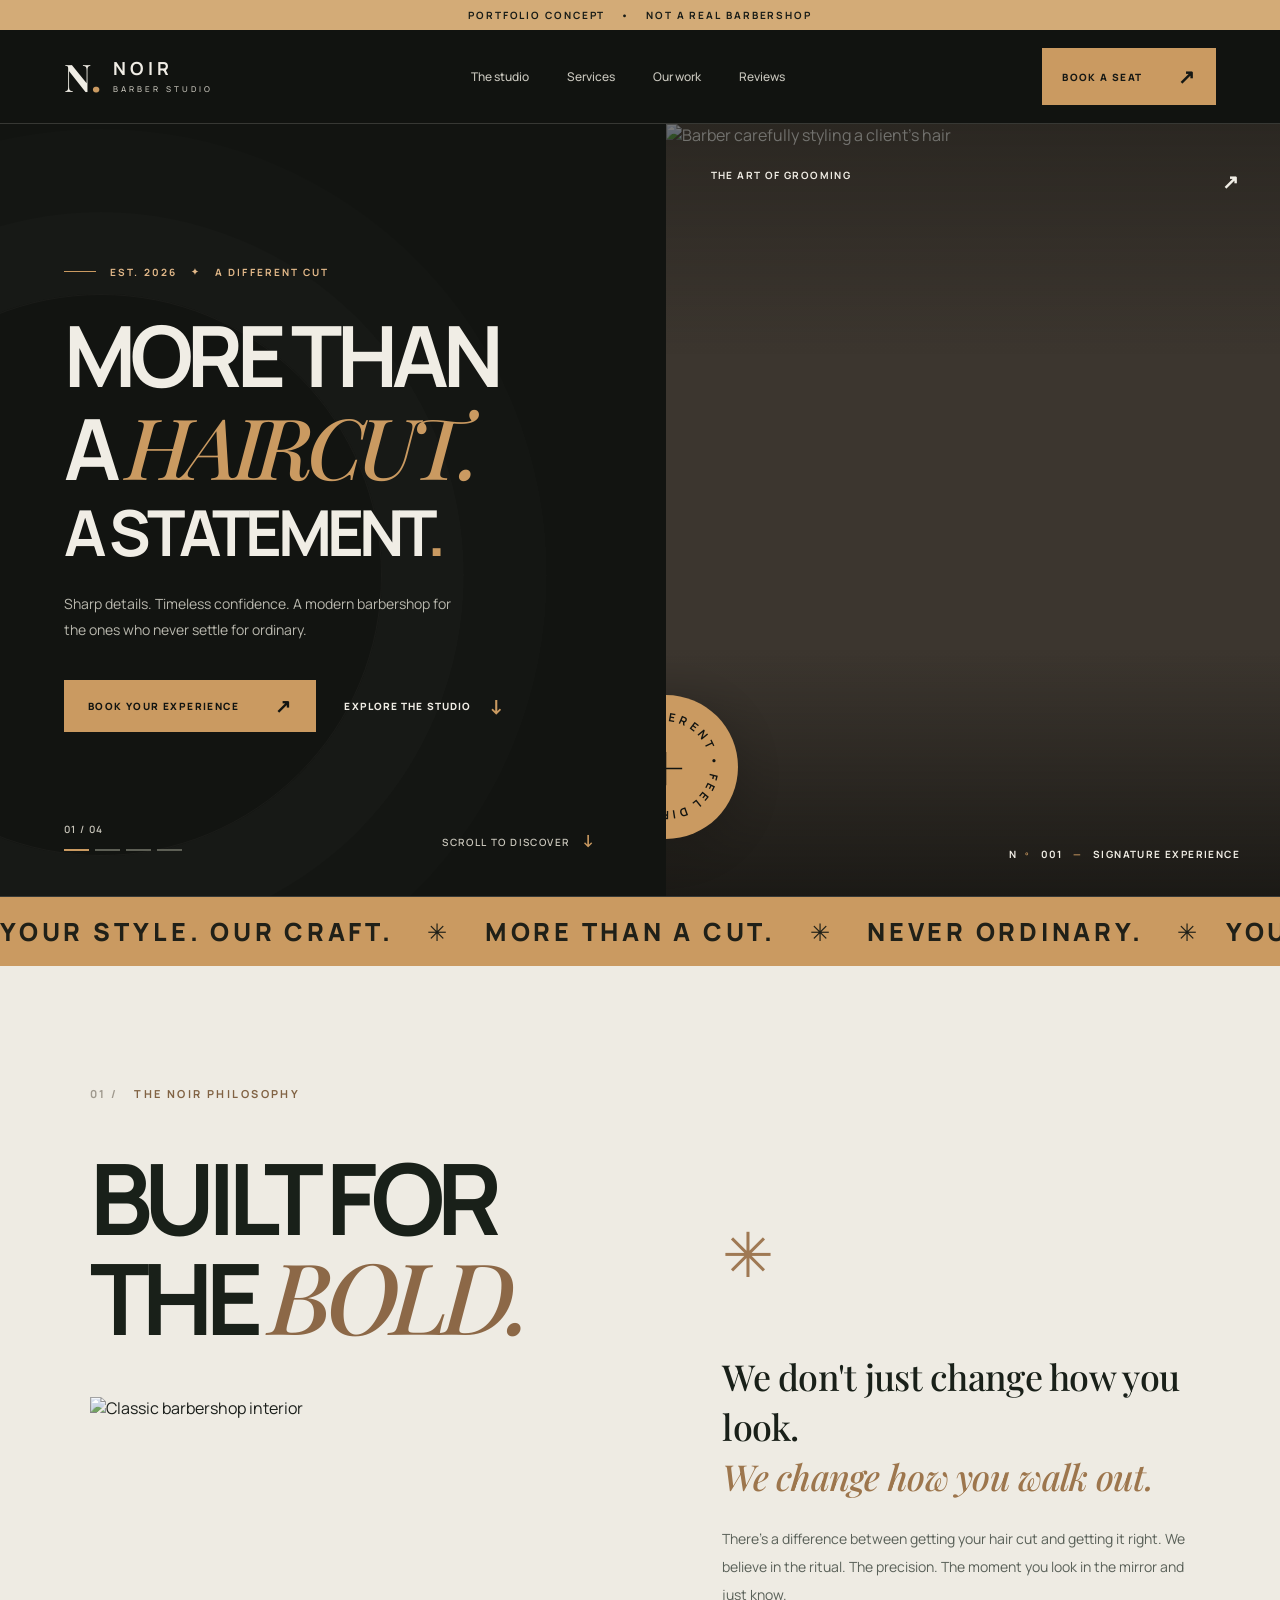
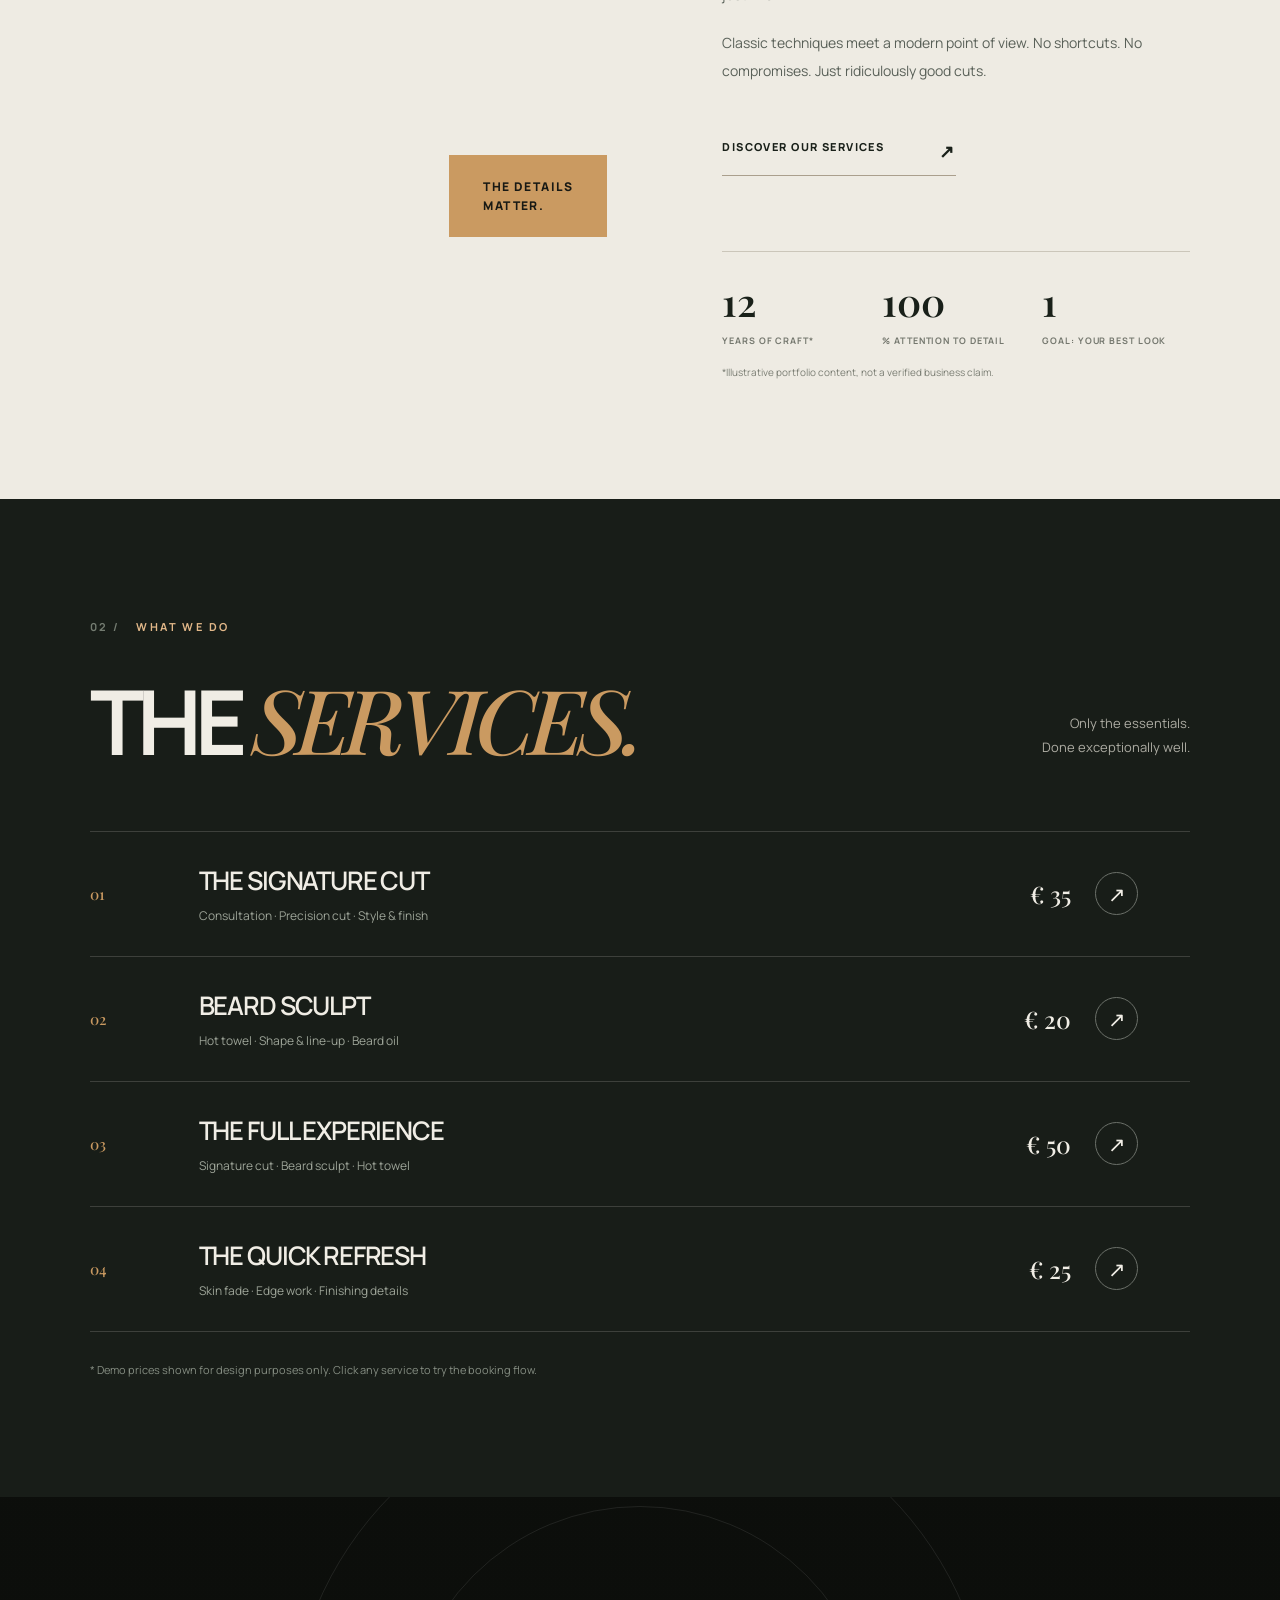
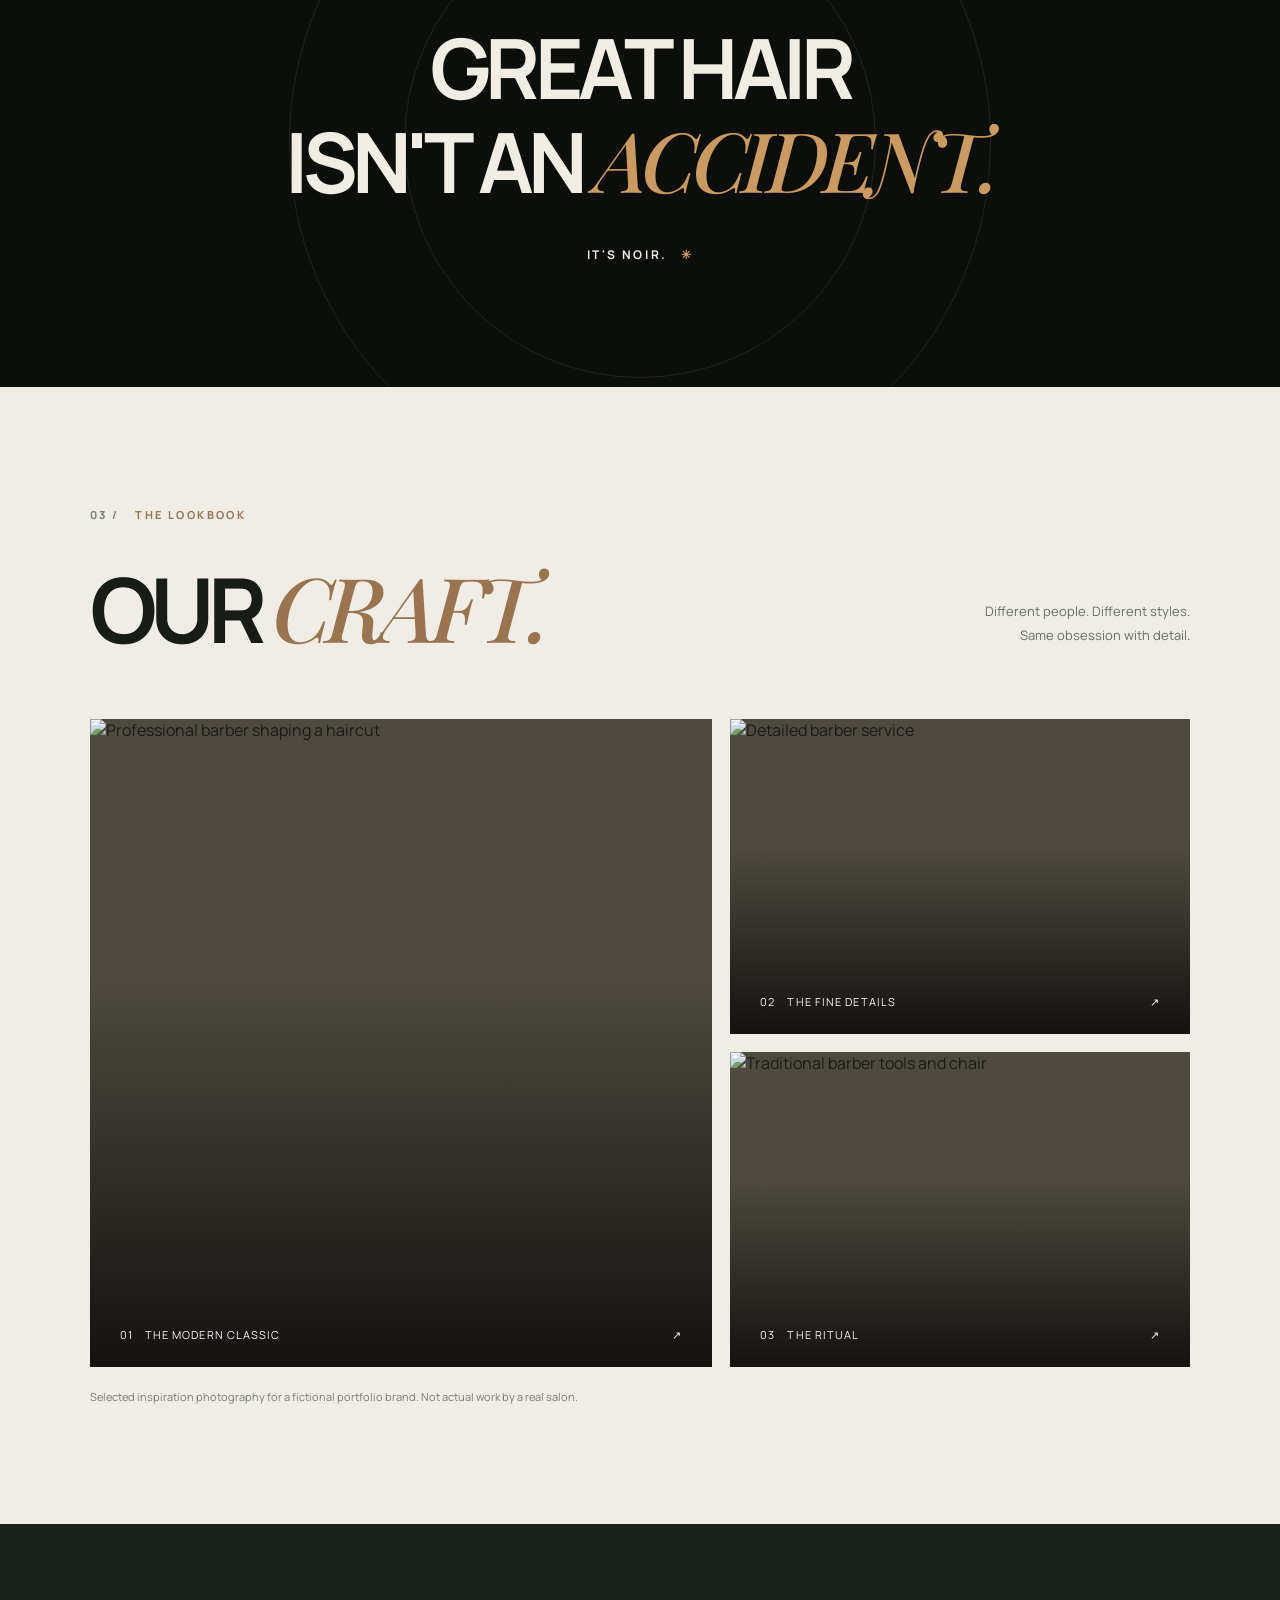
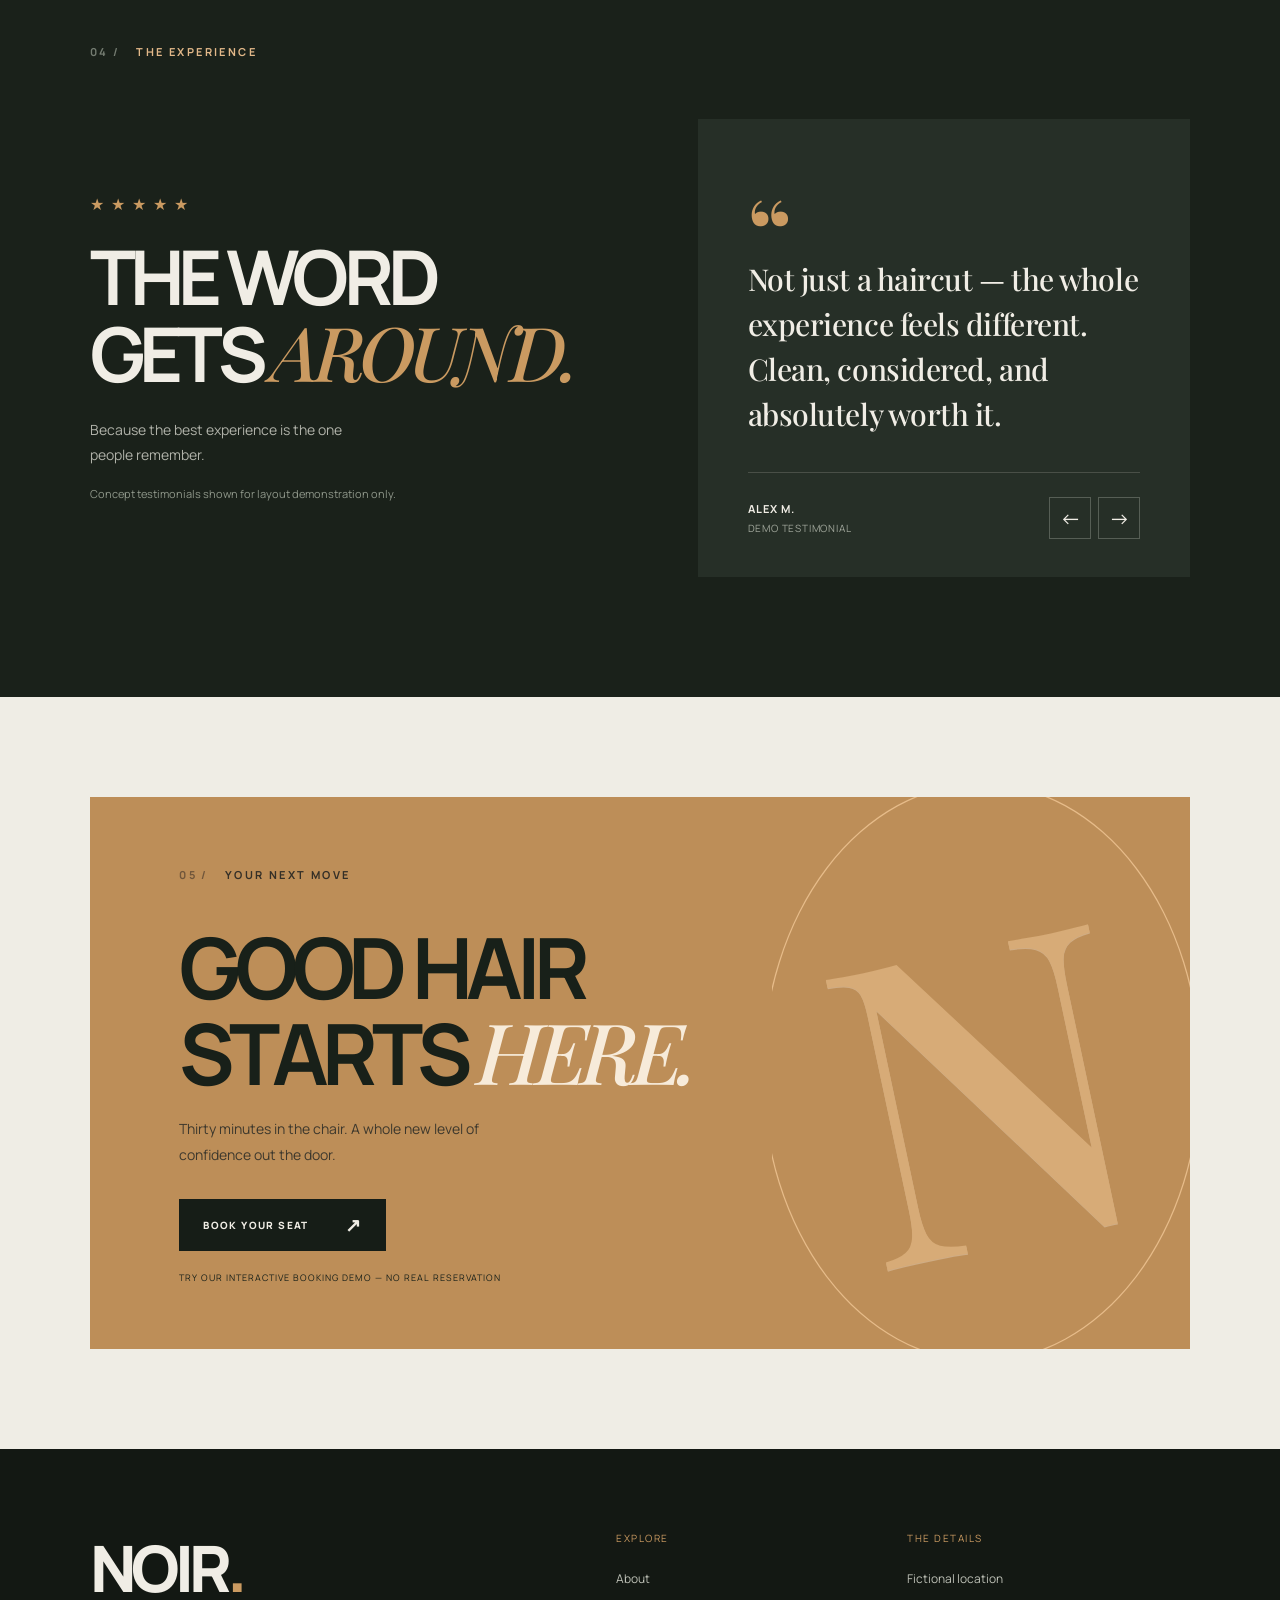
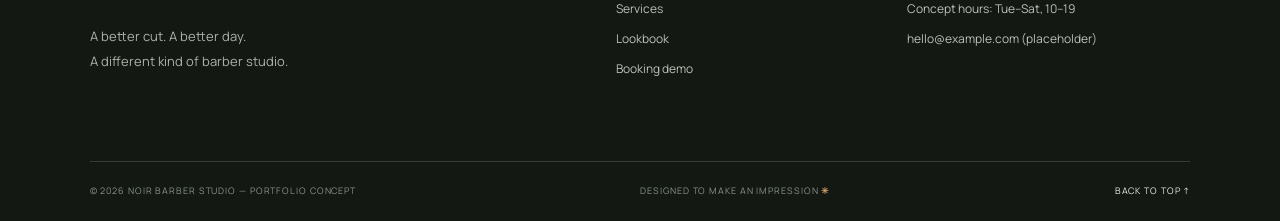
==== index.html @ 168399fc "Add files via upload" ====
<!doctype html>
<html lang="en">
<head>
  <meta charset="utf-8">
  <meta name="viewport" content="width=device-width,initial-scale=1">
  <meta name="theme-color" content="#121411">
  <meta name="description" content="NOIR Barber Studio — a premium barbering experience. Concept website and interactive booking demo.">
  <title>NOIR — Barber Studio | The Art of Looking Sharp</title>
  <link rel="icon" type="image/svg+xml" href="assets/favicon.svg">
  <link rel="preconnect" href="https://fonts.googleapis.com">
  <link rel="preconnect" href="https://fonts.gstatic.com" crossorigin>
  <link href="https://fonts.googleapis.com/css2?family=DM+Sans:wght@400;500;600;700&family=Manrope:wght@400;500;600;700;800&family=Playfair+Display:ital,wght@0,500;0,600;0,700;1,500;1,600&display=swap" rel="stylesheet">
  <link rel="stylesheet" href="styles.css">
  <script src="app.js" defer></script>
</head>
<body>
  <div class="progress-track" aria-hidden="true"><div id="progress-bar"></div></div>
  <div class="ambient-cursor" aria-hidden="true"></div>
  <div class="demo-label" title="This is a fictional concept website">PORTFOLIO CONCEPT <span>•</span> NOT A REAL BARBERSHOP</div>

  <header class="site-header" id="site-header">
    <a class="brand" href="#home" aria-label="NOIR Barber Studio — homepage"><span class="brand-symbol">N<span>.</span></span><span class="brand-name">NOIR <small>BARBER STUDIO</small></span></a>
    <nav class="desktop-nav" aria-label="Main navigation">
      <a href="#about">The studio</a><a href="#services">Services</a><a href="#work">Our work</a><a href="#reviews">Reviews</a>
    </nav>
    <div class="header-actions"><a class="nav-book magnetic" href="#booking">BOOK A SEAT <span aria-hidden="true">↗</span></a><button class="menu-toggle" aria-label="Open navigation" aria-expanded="false" aria-controls="mobile-nav"><span></span><span></span></button></div>
  </header>
  <nav class="mobile-nav" id="mobile-nav" aria-label="Mobile navigation" hidden><a href="#about">The studio</a><a href="#services">Services</a><a href="#work">Our work</a><a href="#reviews">Reviews</a><a href="#booking">Book a seat ↗</a></nav>

  <main>
    <section class="hero" id="home">
      <div class="hero-text">
        <div class="eyebrow reveal"><span class="small-line"></span> EST. 2026 <span class="dot-separator">✦</span> A DIFFERENT CUT</div>
        <h1 class="hero-heading reveal">MORE THAN<br>A <em>HAIRCUT.</em><span class="hero-heading-last">A STATEMENT<span class="heading-period">.</span></span></h1>
        <p class="hero-sub reveal">Sharp details. Timeless confidence. A modern barbershop for the ones who never settle for ordinary.</p>
        <div class="hero-buttons reveal"><a class="button button-accent magnetic" href="#booking">BOOK YOUR EXPERIENCE <span aria-hidden="true">↗</span></a><a class="button-link" href="#work">EXPLORE THE STUDIO <span aria-hidden="true">↓</span></a></div>
        <div class="hero-bottom reveal"><div><span>01 / 04</span><div class="hero-steps" aria-hidden="true"><i class="active"></i><i></i><i></i><i></i></div></div><span class="scroll-label">SCROLL TO DISCOVER <b>↓</b></span></div>
      </div>
      <div class="hero-visual">
        <div class="hero-image-wrap"><img class="hero-photo" src="https://images.unsplash.com/photo-1503951914875-452162b0f3f1?auto=format&fit=crop&w=1500&q=85" alt="Barber carefully styling a client's hair" fetchpriority="high"></div>
        <span class="visual-top-label">THE ART OF GROOMING <span>↗</span></span>
        <div class="hero-stamp" aria-hidden="true"><svg viewBox="0 0 120 120"><defs><path id="circle-text" d="M60,60 m-43,0 a43,43 0 1,1 86,0 a43,43 0 1,1 -86,0"/></defs><text><textPath href="#circle-text">CUT DIFFERENT • FEEL DIFFERENT • </textPath></text><path d="M44 62h32M60 46v32" stroke="currentColor" stroke-width="1.5"/></svg></div>
        <div class="hero-index">N<span>º</span> 001 <span>—</span> SIGNATURE EXPERIENCE</div>
      </div>
    </section>

    <div class="marquee" aria-label="Craft. Confidence. Character."><div class="marquee-track" aria-hidden="true"><span>YOUR STYLE. OUR CRAFT. <b>✳</b> MORE THAN A CUT. <b>✳</b> NEVER ORDINARY. <b>✳</b> </span><span>YOUR STYLE. OUR CRAFT. <b>✳</b> MORE THAN A CUT. <b>✳</b> NEVER ORDINARY. <b>✳</b> </span></div></div>

    <section class="section intro" id="about">
      <div class="section-kicker reveal"><span class="kicker-number">01 /</span> THE NOIR PHILOSOPHY</div>
      <div class="intro-grid"><div class="intro-left reveal"><h2>BUILT FOR<br>THE <em>BOLD.</em></h2><div class="intro-image"><img src="https://images.unsplash.com/photo-1599351431202-1e0f0137899a?auto=format&fit=crop&w=900&q=85" alt="Classic barbershop interior" loading="lazy"><div class="image-corner">THE DETAILS<br>MATTER.</div></div></div>
        <div class="intro-right reveal"><div class="intro-ornament">✳</div><h3>We don't just change how you look.<br><em>We change how you walk out.</em></h3><p>There's a difference between getting your hair cut and getting it right. We believe in the ritual. The precision. The moment you look in the mirror and just know.</p><p>Classic techniques meet a modern point of view. No shortcuts. No compromises. Just ridiculously good cuts.</p><a href="#services" class="text-arrow">DISCOVER OUR SERVICES <span>↗</span></a><div class="numbers"><div><strong data-count="12">12</strong><span>YEARS OF CRAFT*</span></div><div><strong data-count="100">100</strong><span>% ATTENTION TO DETAIL</span></div><div><strong data-count="1">1</strong><span>GOAL: YOUR BEST LOOK</span></div></div><small class="concept-note">*Illustrative portfolio content, not a verified business claim.</small></div></div>
    </section>

    <section class="section services" id="services">
      <div class="section-kicker reveal"><span class="kicker-number">02 /</span> WHAT WE DO</div>
      <div class="section-heading-row reveal"><h2>THE <em>SERVICES.</em></h2><p>Only the essentials.<br>Done exceptionally well.</p></div>
      <div class="service-list">
        <button class="service-row reveal" data-service="signature"><span class="service-number">01</span><span class="service-detail"><strong>THE SIGNATURE CUT</strong><small>Consultation · Precision cut · Style & finish</small></span><span class="service-price">€ 35</span><span class="service-arrow">↗</span></button>
        <button class="service-row reveal" data-service="beard"><span class="service-number">02</span><span class="service-detail"><strong>BEARD SCULPT</strong><small>Hot towel · Shape & line-up · Beard oil</small></span><span class="service-price">€ 20</span><span class="service-arrow">↗</span></button>
        <button class="service-row reveal" data-service="combo"><span class="service-number">03</span><span class="service-detail"><strong>THE FULL EXPERIENCE</strong><small>Signature cut · Beard sculpt · Hot towel</small></span><span class="service-price">€ 50</span><span class="service-arrow">↗</span></button>
        <button class="service-row reveal" data-service="refresh"><span class="service-number">04</span><span class="service-detail"><strong>THE QUICK REFRESH</strong><small>Skin fade · Edge work · Finishing details</small></span><span class="service-price">€ 25</span><span class="service-arrow">↗</span></button>
      </div>
      <div class="service-note">* Demo prices shown for design purposes only. Click any service to try the booking flow.</div>
    </section>

    <section class="statement"><div class="statement-bg" aria-hidden="true"></div><p class="reveal">GREAT HAIR<br>ISN'T AN <em>ACCIDENT.</em></p><span class="reveal">IT'S NOIR. <span>✳</span></span></section>

    <section class="section work" id="work">
      <div class="section-kicker reveal"><span class="kicker-number">03 /</span> THE LOOKBOOK</div>
      <div class="section-heading-row reveal"><h2>OUR <em>CRAFT.</em></h2><p>Different people. Different styles.<br>Same obsession with detail.</p></div>
      <div class="gallery-grid">
        <figure class="gallery-item large reveal"><img src="https://images.unsplash.com/photo-1621605815971-fbc98d665033?auto=format&fit=crop&w=1100&q=85" alt="Professional barber shaping a haircut" loading="lazy"><figcaption>01 <span>THE MODERN CLASSIC</span> ↗</figcaption></figure>
        <figure class="gallery-item reveal"><img src="https://images.unsplash.com/photo-1590540179852-2110a54f813a?auto=format&fit=crop&w=900&q=85" alt="Detailed barber service" loading="lazy"><figcaption>02 <span>THE FINE DETAILS</span> ↗</figcaption></figure>
        <figure class="gallery-item reveal"><img src="https://images.unsplash.com/photo-1585747860715-2ba37e788b70?auto=format&fit=crop&w=900&q=85" alt="Traditional barber tools and chair" loading="lazy"><figcaption>03 <span>THE RITUAL</span> ↗</figcaption></figure>
      </div>
      <div class="gallery-caption">Selected inspiration photography for a fictional portfolio brand. Not actual work by a real salon.</div>
    </section>

    <section class="section reviews" id="reviews"><div class="section-kicker reveal"><span class="kicker-number">04 /</span> THE EXPERIENCE</div>
      <div class="reviews-layout"><div class="reviews-heading reveal"><div class="stars" aria-label="Five star visual">★★★★★</div><h2>THE WORD<br>GETS <em>AROUND.</em></h2><p>Because the best experience is the one people remember.</p><small>Concept testimonials shown for layout demonstration only.</small></div><div class="review-card reveal"><div class="quote-glyph">“</div><blockquote id="quote-text">Not just a haircut — the whole experience feels different. Clean, considered, and absolutely worth it.</blockquote><div class="review-bottom"><div><strong id="quote-name">ALEX M.</strong><span>DEMO TESTIMONIAL</span></div><div class="review-controls"><button id="prev-review" aria-label="Previous testimonial">←</button><button id="next-review" aria-label="Next testimonial">→</button></div></div></div></div>
    </section>

    <section class="section booking-section" id="booking"><div class="booking-panel reveal"><div class="booking-panel-info"><div class="section-kicker"><span class="kicker-number">05 /</span> YOUR NEXT MOVE</div><h2>GOOD HAIR<br>STARTS <em>HERE.</em></h2><p>Thirty minutes in the chair. A whole new level of confidence out the door.</p><button class="button button-light magnetic open-booking" type="button">BOOK YOUR SEAT <span aria-hidden="true">↗</span></button><span class="booking-under">TRY OUR INTERACTIVE BOOKING DEMO — NO REAL RESERVATION</span></div><div class="booking-decoration" aria-hidden="true"><span>N</span><div class="decoration-ring"></div></div></div></section>
  </main>

  <footer class="site-footer"><div class="footer-top"><div><div class="footer-logo">NOIR<span>.</span></div><p>A better cut. A better day.<br>A different kind of barber studio.</p></div><div><span class="footer-kicker">EXPLORE</span><a href="#about">About</a><a href="#services">Services</a><a href="#work">Lookbook</a><a href="#booking">Booking demo</a></div><div><span class="footer-kicker">THE DETAILS</span><span>Fictional location</span><span>Concept hours: Tue–Sat, 10–19</span><span>hello@example.com (placeholder)</span></div></div><div class="footer-bottom"><span>© 2026 NOIR BARBER STUDIO — PORTFOLIO CONCEPT</span><span>DESIGNED TO MAKE AN IMPRESSION <b>✳</b></span><a href="#home">BACK TO TOP ↑</a></div></footer>

  <dialog class="booking-modal" id="booking-modal" aria-labelledby="booking-title"><div class="modal-content"><button id="close-booking" class="modal-close" type="button" aria-label="Close booking">✕</button><div class="modal-kicker">NOIR / THE BOOKING EXPERIENCE</div><h2 id="booking-title">YOUR NEXT <em>GREAT CUT.</em></h2><p class="modal-intro">This is an interactive concept demo. No appointment will be submitted or stored.</p><form id="booking-form"><div class="booking-fields"><label>SERVICE<select name="service" id="booking-service" required><option value="signature">The Signature Cut — €35</option><option value="beard">Beard Sculpt — €20</option><option value="combo">The Full Experience — €50</option><option value="refresh">The Quick Refresh — €25</option></select></label><label>BARBER<select name="barber" required><option value="First available">First available</option><option value="Alex">Alex (demo)</option><option value="Jordan">Jordan (demo)</option></select></label><label>DATE<input type="date" id="booking-date" name="date" required></label><label>YOUR NAME<input name="name" placeholder="Your name" autocomplete="name" maxlength="80" required></label></div><div class="time-title">CHOOSE YOUR TIME</div><div class="time-grid" id="time-grid" role="group" aria-label="Choose a time slot"><button type="button" class="time-slot" data-time="10:00">10:00</button><button type="button" class="time-slot" data-time="11:30">11:30</button><button type="button" class="time-slot" data-time="13:00">13:00</button><button type="button" class="time-slot" data-time="14:30">14:30</button><button type="button" class="time-slot" data-time="16:00">16:00</button><button type="button" class="time-slot" data-time="17:30">17:30</button></div><input type="hidden" name="time" id="booking-time" required><p class="form-error" id="form-error" role="alert"></p><button class="button button-accent button-submit" type="submit">PREVIEW RESERVATION <span>↗</span></button></form><div id="booking-success" class="booking-success" hidden><span class="success-symbol">✓</span><h3>LOOKING SHARP.</h3><p id="booking-summary"></p><div class="demo-warning">DEMO ONLY — Nothing has been booked or sent.</div><button class="button button-accent" id="book-another" type="button">TRY ANOTHER BOOKING ↗</button></div></div></dialog>
</body>
</html>
---- styles.css ----
:root{--bg:#121411;--bg-2:#1b201b;--bg-3:#262c26;--cream:#f0ede5;--white:#f9f7f0;--muted:#aaa99e;--gold:#ca9a61;--gold-light:#e2b889;--line:rgba(239,237,229,.17);--display:'Playfair Display',Georgia,serif;--sans:'Manrope',Arial,sans-serif;--ease:cubic-bezier(.21,.72,.28,1);color-scheme:dark}
*{box-sizing:border-box}html{scroll-behavior:smooth;scroll-padding-top:80px}body{margin:0;background:var(--bg);color:var(--cream);font-family:var(--sans);-webkit-font-smoothing:antialiased;overflow-x:hidden}body.modal-open{overflow:hidden}a{color:inherit;text-decoration:none}button,input,select{font:inherit}button{cursor:pointer}button:focus-visible,a:focus-visible,input:focus-visible,select:focus-visible{outline:2px solid var(--gold-light);outline-offset:4px}::selection{background:var(--gold);color:var(--bg)}img{display:block;width:100%;object-fit:cover}em{font-family:var(--display);font-weight:500;font-style:italic;color:var(--gold)}.progress-track{position:fixed;inset:0 0 auto;height:2px;z-index:101;pointer-events:none}.progress-track div{height:100%;width:0;background:var(--gold)}.ambient-cursor{position:fixed;z-index:90;pointer-events:none;transform:translate(-50%,-50%);width:370px;height:370px;background:radial-gradient(circle,rgba(187,137,82,.08),transparent 70%);filter:blur(24px);opacity:0;transition:opacity .25s}.demo-label{position:relative;background:#d3ab77;color:#171b17;text-align:center;padding:8px 12px;font:700 10px var(--sans);letter-spacing:.19em}.demo-label span{padding:0 12px}.site-header{position:sticky;top:0;z-index:85;height:94px;padding:0 clamp(24px,5vw,100px);display:flex;align-items:center;justify-content:space-between;background:rgba(18,20,17,.91);border-bottom:1px solid var(--line);backdrop-filter:blur(22px);transition:height .25s}.site-header.scrolled{height:76px}.brand{display:flex;gap:12px;align-items:center}.brand-symbol{font:700 38px var(--display);line-height:1}.brand-symbol span{color:var(--gold)}.brand-name{font:700 18px var(--sans);letter-spacing:.24em;line-height:1.08}.brand-name small{display:block;font-size:8px;font-weight:500;letter-spacing:.38em;margin-top:7px;color:#c8c5bc}.desktop-nav{display:flex;align-items:center;gap:38px}.desktop-nav a{color:#c9c7be;font-size:12px;font-weight:500;transition:color .2s}.desktop-nav a:hover{color:var(--gold-light)}.nav-book{display:flex;align-items:center;gap:35px;padding:15px 20px;background:var(--gold);color:#161814;font-size:10px;font-weight:800;letter-spacing:.14em;transition:background .25s,transform .25s}.nav-book:hover,.button-accent:hover{background:var(--gold-light)}.nav-book span{font-size:20px}.menu-toggle{display:none;background:none;border:none;padding:12px;flex-direction:column;gap:6px}.menu-toggle span{width:26px;height:2px;background:var(--cream);transition:transform .25s}.mobile-nav{position:fixed;top:76px;left:0;right:0;z-index:86;padding:20px 28px 30px;background:#1b211b;border-bottom:1px solid var(--line)}.mobile-nav a{display:block;padding:14px 0;border-bottom:1px solid var(--line);font-size:18px}.mobile-nav[hidden]{display:none!important}
.hero{min-height:720px;display:grid;grid-template-columns:52% 48%;border-bottom:1px solid var(--line)}.hero-text{position:relative;padding:clamp(85px,11vw,160px) 5.5vw 45px clamp(24px,5vw,100px);display:flex;flex-direction:column;justify-content:center;overflow:hidden}.hero-text:before{content:'';position:absolute;pointer-events:none;top:22%;left:-180px;width:560px;height:560px;border:1px solid rgba(234,226,206,.035);border-radius:50%;box-shadow:0 0 0 82px rgba(234,226,206,.012),0 0 0 165px rgba(234,226,206,.009)}.eyebrow{font-size:10px;letter-spacing:.21em;font-weight:700;color:var(--gold-light);display:flex;align-items:center;gap:14px}.small-line{height:1px;width:32px;background:var(--gold)}.dot-separator{font-size:9px}.hero-heading{font-size:clamp(56px,6.6vw,122px);font-weight:700;letter-spacing:-.07em;line-height:1.08;margin:30px -28px 25px 0;white-space:nowrap;position:relative;z-index:2}.hero-heading em{letter-spacing:-.075em}.hero-heading-last{display:block;font-size:.75em;margin-top:.07em;letter-spacing:-.075em}.heading-period{color:var(--gold)}.hero-sub{max-width:410px;font-size:14px;line-height:1.85;color:#b9b8ae;margin:0 0 37px}.hero-buttons{display:flex;align-items:center;gap:28px;flex-wrap:wrap}.button{border:0;padding:19px 24px;display:inline-flex;align-items:center;justify-content:space-between;gap:36px;font-size:10px;letter-spacing:.14em;font-weight:800;transition:transform .25s var(--ease),background .25s;color:var(--bg)}.button-accent{background:var(--gold)}.button span{font-size:19px;line-height:0}.button-link{font-size:10px;font-weight:800;letter-spacing:.11em;display:flex;gap:18px;align-items:center}.button-link span{font-size:20px;color:var(--gold);transition:transform .2s}.button-link:hover span{transform:translateY(5px)}.hero-bottom{margin-top:auto;padding-top:90px;display:flex;justify-content:space-between;align-items:end;color:#c8c5ba;font-size:10px;font-weight:600;letter-spacing:.14em}.hero-steps{margin-top:13px;display:flex;gap:6px}.hero-steps i{display:block;width:25px;height:2px;background:#5d5f55}.hero-steps .active{background:var(--gold)}.scroll-label b{font-size:17px;color:var(--gold);margin-left:8px}.hero-visual{min-height:720px;position:relative;isolation:isolate;overflow:hidden;background:#3c362f}.hero-image-wrap{position:absolute;inset:0;overflow:hidden}.hero-photo{height:100%;filter:brightness(.67) contrast(1.04) saturate(.74);transition:transform 1.4s var(--ease);animation:hero-zoom 2s both}.hero-visual:hover .hero-photo{transform:scale(1.06)}.hero-visual:after{content:'';position:absolute;inset:0;background:linear-gradient(180deg,rgba(9,10,8,.33),transparent 30%,transparent 68%,rgba(9,10,8,.64));pointer-events:none}.visual-top-label,.hero-index{position:absolute;z-index:1;font-size:10px;letter-spacing:.14em;font-weight:700}.visual-top-label{top:44px;left:45px;right:40px;display:flex;justify-content:space-between}.visual-top-label span{font-size:20px}.hero-index{bottom:35px;right:40px}.hero-index span{color:var(--gold);padding:0 7px}.hero-stamp{width:144px;height:144px;position:absolute;z-index:1;bottom:57px;left:-72px;border-radius:100%;background:var(--gold);color:var(--bg);display:grid;place-items:center;box-shadow:0 9px 45px #0003}.hero-stamp svg{width:125px;height:125px;animation:spin 20s linear infinite}.hero-stamp text{font:700 11px var(--sans);letter-spacing:3px;fill:currentColor}.marquee{overflow:hidden;background:var(--gold);color:#202018;padding:17px 0}.marquee-track{width:max-content;display:flex;animation:marquee 30s linear infinite}.marquee-track span{font:800 clamp(15px,2vw,25px) var(--sans);letter-spacing:.15em;white-space:nowrap}.marquee-track b{margin:0 25px;font-size:24px;font-weight:400}
.section{padding:120px clamp(24px,7vw,150px)}.section-kicker{color:var(--gold-light);font-size:11px;font-weight:700;letter-spacing:.22em;display:flex;gap:16px;align-items:center}.kicker-number{color:#747c71}.intro{background:#eeebe3;color:#192019}.intro .section-kicker{color:#816344}.intro .kicker-number{color:#9e988d}.intro-grid{display:grid;grid-template-columns:1.05fr .95fr;gap:clamp(40px,9vw,165px);margin-top:48px}.intro-left h2,.section-heading-row h2,.reviews h2,.booking-panel h2{font-size:clamp(60px,7.7vw,118px);letter-spacing:-.075em;line-height:.99;margin:0 0 50px;font-weight:700}.intro-left h2 em{color:#8c6847}.intro-image{position:relative;max-width:530px;height:440px;overflow:hidden}.intro-image img{height:100%;filter:saturate(.55);transition:transform .8s var(--ease)}.intro-image:hover img{transform:scale(1.07)}.image-corner{position:absolute;bottom:0;right:0;background:var(--gold);color:#181914;padding:22px 34px;font-size:12px;font-weight:800;letter-spacing:.12em;line-height:1.6}.intro-right{padding-top:62px}.intro-ornament{font-size:62px;color:#9f7954;margin-bottom:55px}.intro-right h3{font:500 clamp(25px,2.8vw,40px)/1.4 var(--display);letter-spacing:-.02em;margin:0 0 24px}.intro-right h3 em{color:#9d764d}.intro-right p{color:#596058;font-size:14px;line-height:2;margin:0 0 20px;max-width:520px}.text-arrow{display:inline-flex;gap:55px;padding:14px 0 12px;border-bottom:1px solid #aa9f8d;font-weight:800;font-size:11px;letter-spacing:.13em;margin-top:20px}.text-arrow span{font-size:18px}.numbers{display:grid;grid-template-columns:repeat(3,1fr);gap:12px;margin-top:75px;border-top:1px solid #cbc6ba;padding-top:23px}.numbers div{display:flex;flex-direction:column;gap:7px}.numbers strong{font:600 clamp(32px,3vw,46px) var(--display)}.numbers span{font-size:9px;letter-spacing:.1em;font-weight:700;color:#74776e}.concept-note{display:block;margin-top:18px;color:#7b7e74;font-size:10px}
.services{background:#181d18}.services .section-heading-row h2{color:var(--cream)}.section-heading-row{display:flex;align-items:end;justify-content:space-between;gap:20px;margin:40px 0 65px}.section-heading-row h2{margin:0;font-size:clamp(53px,7vw,110px)}.section-heading-row p{font-size:13px;color:#adaca3;line-height:1.85;text-align:right;margin:0 0 7px}.service-list{border-top:1px solid var(--line)}.service-row{background:transparent;border:0;border-bottom:1px solid var(--line);color:var(--cream);width:100%;text-align:left;display:grid;grid-template-columns:85px 1fr auto 75px;align-items:center;gap:24px;padding:31px 20px 32px 0;transition:background .25s,padding .25s;position:relative}.service-row:hover{background:#242d24;padding-left:20px}.service-number{font:500 15px var(--display);color:var(--gold)}.service-detail strong{display:block;font-size:clamp(19px,2vw,28px);font-weight:600;letter-spacing:-.045em}.service-detail small{display:block;color:#9da498;font-size:12px;margin-top:9px}.service-price{font:500 24px var(--display)}.service-arrow{width:43px;height:43px;border:1px solid #6b7069;border-radius:50%;display:grid;place-items:center;font-size:21px;transition:background .25s,transform .25s}.service-row:hover .service-arrow{background:var(--gold);color:var(--bg);border-color:var(--gold);transform:rotate(45deg)}.service-note{color:#858d82;font-size:11px;margin-top:30px}.statement{position:relative;min-height:490px;padding:110px 8vw;display:flex;flex-direction:column;justify-content:center;align-items:center;text-align:center;isolation:isolate;overflow:hidden}.statement-bg{position:absolute;inset:0;z-index:-2;background:linear-gradient(0deg,rgba(11,13,10,.84),rgba(11,13,10,.83)),url('https://images.unsplash.com/photo-1599351431202-1e0f0137899a?auto=format&fit=crop&w=1600&q=80') center/cover}.statement:before,.statement:after{content:'';position:absolute;width:470px;height:470px;border:1px solid #ffffff16;border-radius:50%;z-index:-1}.statement:after{width:700px;height:700px}.statement p{font-weight:700;font-size:clamp(50px,6.5vw,100px);letter-spacing:-.065em;line-height:1.1;margin:0}.statement>span{font-size:12px;font-weight:700;letter-spacing:.22em;margin-top:38px}.statement>span span{color:var(--gold);margin-left:8px}
.work{background:#efede5;color:#171c17}.work .section-kicker{color:#95714c}.work .section-heading-row h2 em{color:#9a744e}.work .section-heading-row p{color:#697066}.gallery-grid{display:grid;grid-template-columns:1.15fr .85fr;grid-template-rows:315px 315px;gap:18px}.gallery-item{margin:0;overflow:hidden;position:relative;background:#4e4a40}.gallery-item.large{grid-row:span 2}.gallery-item img{height:100%;filter:grayscale(.38);transition:transform .8s var(--ease),filter .5s}.gallery-item:hover img{transform:scale(1.055);filter:grayscale(0)}.gallery-item:after{content:'';position:absolute;inset:40% 0 0;background:linear-gradient(transparent,rgba(0,0,0,.75));pointer-events:none}.gallery-item figcaption{z-index:1;position:absolute;bottom:25px;left:30px;right:30px;display:flex;align-items:center;gap:12px;color:#f9f7f0;font-size:11px;letter-spacing:.1em}.gallery-item figcaption span{flex:1}.gallery-caption{font-size:11px;color:#777c73;margin-top:22px}.reviews{background:#1a211a}.reviews-layout{display:grid;grid-template-columns:1fr 1fr;gap:9vw;align-items:center;margin-top:60px}.reviews h2{font-size:clamp(48px,5.9vw,92px);margin:25px 0}.reviews-heading>p{font-size:14px;line-height:1.8;color:#b0b2a9;max-width:290px}.reviews-heading small{font-size:11px;color:#8f978a}.stars{letter-spacing:7px;color:var(--gold);font-size:16px}.review-card{padding:50px 50px 38px;background:#262f27;min-height:360px;display:flex;flex-direction:column}.quote-glyph{color:var(--gold);font:800 90px var(--display);height:65px}.review-card blockquote{font:500 clamp(22px,2.35vw,35px)/1.5 var(--display);margin:22px 0 36px;letter-spacing:-.015em}.review-bottom{border-top:1px solid var(--line);padding-top:24px;display:flex;justify-content:space-between;align-items:center}.review-bottom strong{display:block;font-size:11px;letter-spacing:.1em}.review-bottom span{font-size:10px;color:#a1a79c;letter-spacing:.08em;display:block;margin-top:5px}.review-controls{display:flex;gap:7px}.review-controls button{width:42px;height:42px;border:1px solid #565e55;background:transparent;color:var(--cream);font-size:21px;transition:background .2s}.review-controls button:hover{background:var(--gold);color:var(--bg)}
.booking-section{padding-top:100px;padding-bottom:100px;background:#efede5}.booking-panel{background:#bd8e58;min-height:550px;display:grid;grid-template-columns:1fr 38%;overflow:hidden;color:#182019}.booking-panel-info{padding:70px 30px 65px clamp(35px,7vw,115px);position:relative;z-index:1}.booking-panel .section-kicker{color:#342f27}.booking-panel .kicker-number{color:#70563b}.booking-panel h2{margin:43px 0 22px;font-size:clamp(52px,6.6vw,96px)}.booking-panel h2 em{color:#f7ebda}.booking-panel p{max-width:360px;font-size:14px;line-height:1.8;color:#3d382d}.button-light{background:#161d17;color:var(--cream);margin-top:18px}.button-light:hover{background:#2f3930}.booking-under{display:block;margin-top:20px;font-size:9px;letter-spacing:.11em}.booking-decoration{position:relative;overflow:hidden;display:grid;place-items:center}.booking-decoration>span{font:500 420px var(--display);color:#d7ab77;line-height:1;transform:rotate(-12deg);text-shadow:0 1px #fff4}.decoration-ring{position:absolute;border:1px solid #e7bc8a;inset:8%;border-radius:50%;transform:scale(1.25)}.site-footer{background:#131813;padding:75px clamp(24px,7vw,150px) 24px}.footer-top{display:grid;grid-template-columns:2fr 1fr 1.2fr;gap:55px;padding-bottom:75px}.footer-logo{font-size:64px;font-weight:800;letter-spacing:-.08em}.footer-logo span{color:var(--gold)}.footer-top p{font-size:13px;color:#abb2a7;line-height:1.9}.footer-top>div:not(:first-child){display:flex;flex-direction:column;gap:13px;font-size:12px;color:#bdc0b6}.footer-kicker{font-size:10px;letter-spacing:.15em;color:var(--gold);margin:7px 0 12px}.footer-top a:hover{color:var(--gold)}.footer-bottom{border-top:1px solid var(--line);padding-top:22px;display:flex;justify-content:space-between;gap:20px;flex-wrap:wrap;font-size:9px;letter-spacing:.1em;color:#899487}.footer-bottom b{color:var(--gold)}.footer-bottom a{color:var(--cream)}
.booking-modal{border:1px solid #736554;background:#1c231c;color:var(--cream);padding:0;max-width:630px;width:calc(100% - 30px);max-height:min(90vh,960px);overflow-y:auto;box-shadow:0 25px 100px #0009}.booking-modal::backdrop{background:rgba(6,9,6,.86);backdrop-filter:blur(10px)}.modal-content{padding:clamp(28px,5vw,55px);position:relative}.modal-close{position:absolute;right:24px;top:23px;border:1px solid var(--line);width:37px;height:37px;color:var(--cream);background:none}.modal-close:hover{background:var(--gold);color:var(--bg)}.modal-kicker{color:var(--gold);font-size:10px;letter-spacing:.18em;font-weight:700}.modal-content h2{font-size:clamp(38px,6vw,60px);line-height:1.1;letter-spacing:-.05em;margin:24px 0 12px}.modal-intro{font-size:12px;color:#b4b7ac;line-height:1.8;margin:0 0 28px}.booking-fields{display:grid;grid-template-columns:1fr 1fr;gap:20px 17px}.booking-fields label{display:block;font-size:10px;letter-spacing:.12em;font-weight:700;color:#c8ccbF}.booking-fields input,.booking-fields select{display:block;appearance:none;border:1px solid #565f53;border-radius:0;padding:13px 12px;margin-top:9px;width:100%;background:#252c25;color:var(--cream);font-size:13px;letter-spacing:0;min-height:47px}.booking-fields input[type=date]{color-scheme:dark}.time-title{font-size:10px;font-weight:800;letter-spacing:.12em;margin:28px 0 12px}.time-grid{display:grid;grid-template-columns:repeat(3,1fr);gap:9px}.time-slot{background:transparent;color:var(--cream);border:1px solid #606a5e;padding:12px;font-size:13px}.time-slot:hover,.time-slot.active{background:var(--gold);border-color:var(--gold);color:var(--bg)}.form-error{min-height:19px;color:#ffc9ad;font-size:12px;margin:10px 0}.button-submit{width:100%;margin-top:3px}.booking-success{text-align:center;padding:20px 10px}.booking-success[hidden]{display:none}.success-symbol{display:grid;place-items:center;margin:0 auto;width:70px;height:70px;border:1px solid var(--gold);border-radius:50%;color:var(--gold);font-size:40px}.booking-success h3{font:600 43px var(--display)}.booking-success p{font-size:14px;line-height:1.85}.demo-warning{padding:14px;background:#3a3128;color:#ffd4a6;margin:20px 0;font-size:11px;letter-spacing:.06em}
.reveal{opacity:0;transform:translateY(34px);transition:opacity .8s var(--ease),transform .8s var(--ease)}.reveal.visible{opacity:1;transform:translateY(0)}.hero .reveal:nth-child(2){transition-delay:.11s}.hero .reveal:nth-child(3){transition-delay:.2s}.hero .reveal:nth-child(4){transition-delay:.27s}@keyframes marquee{to{transform:translateX(-50%)}}@keyframes spin{to{transform:rotate(360deg)}}@keyframes hero-zoom{from{transform:scale(1.15);filter:brightness(.35)}to{transform:scale(1);filter:brightness(.67) contrast(1.04) saturate(.74)}}
@media(max-width:1250px){.hero{grid-template-columns:54% 46%}.hero-heading{font-size:clamp(60px,6vw,90px)}.desktop-nav{gap:22px}.section{padding-left:6vw;padding-right:6vw}.intro-grid{gap:5vw}}@media(max-width:980px){.desktop-nav,.nav-book{display:none}.menu-toggle{display:flex}.site-header{height:76px}.hero{grid-template-columns:1fr}.hero-text{min-height:650px;padding:95px 7vw 45px}.hero-heading{font-size:clamp(68px,10vw,115px)}.hero-visual{min-height:540px}.hero-stamp{left:auto;right:50px;bottom:30px}.intro-grid{gap:5vw}.intro-right{padding-top:22px}.intro-left h2{font-size:clamp(56px,7vw,85px)}.intro-image{height:340px}.reviews-layout{gap:30px}.booking-decoration>span{font-size:300px}}@media(max-width:700px){.demo-label{font-size:8px;letter-spacing:.1em}.brand-symbol{font-size:33px}.brand-name{font-size:16px}.hero-text{min-height:620px;padding:75px 25px 40px}.hero-heading{font-size:clamp(48px,12vw,80px);margin:35px 0 28px;letter-spacing:-.075em}.hero-heading-last{font-size:.76em}.hero-sub{font-size:13px}.hero-buttons{gap:25px}.button{padding:18px 20px;gap:20px}.hero-bottom{padding-top:68px}.scroll-label{display:none}.hero-visual{min-height:470px}.hero-stamp{width:105px;height:105px;bottom:25px;right:27px}.hero-stamp svg{width:93px;height:93px}.visual-top-label{top:30px;left:25px;right:25px}.hero-index{bottom:25px;left:25px;right:auto;max-width:210px;line-height:1.6}.section{padding:80px 25px}.section-kicker{font-size:10px}.intro-grid{display:flex;flex-direction:column;gap:30px}.intro-left h2{font-size:clamp(55px,13vw,84px);margin-bottom:35px}.intro-image{height:360px;max-width:none}.intro-right{padding-top:0}.intro-ornament{font-size:43px;margin-bottom:20px}.intro-right h3{font-size:29px}.numbers{margin-top:48px}.numbers strong{font-size:32px}.numbers span{font-size:8px}.section-heading-row{align-items:start;flex-direction:column;margin:28px 0 40px}.section-heading-row h2{font-size:clamp(52px,12vw,80px)}.section-heading-row p{text-align:left}.service-row{grid-template-columns:27px 1fr auto;gap:12px;padding:22px 4px}.service-row:hover{padding-left:7px}.service-detail strong{font-size:17px}.service-detail small{font-size:10px;line-height:1.7}.service-price{font-size:20px}.service-arrow{display:none}.statement{min-height:350px}.statement p{font-size:clamp(43px,11vw,72px)}.gallery-grid{display:block}.gallery-item,.gallery-item.large{height:340px;margin-bottom:14px}.gallery-item.large{height:440px}.reviews-layout{display:block;margin-top:30px}.reviews h2{font-size:clamp(50px,12vw,80px)}.review-card{margin-top:40px;padding:35px 25px}.review-card blockquote{font-size:25px}.booking-section{padding:0}.booking-panel{grid-template-columns:1fr;min-height:auto}.booking-panel-info{padding:60px 26px 66px}.booking-panel h2{font-size:clamp(50px,12vw,80px)}.booking-decoration{display:none}.site-footer{padding:65px 25px 30px}.footer-top{grid-template-columns:1fr 1fr;gap:35px}.footer-top>div:first-child{grid-column:span 2}.footer-bottom{line-height:1.8}.modal-content{padding:30px 22px}.modal-kicker{padding-right:36px}.booking-fields{grid-template-columns:1fr}.time-grid{grid-template-columns:repeat(3,1fr)}}@media(max-width:380px){.hero-heading{font-size:46px}.hero-buttons{align-items:flex-start;flex-direction:column}.hero-visual{min-height:390px}.numbers{gap:5px}.numbers strong{font-size:28px}}@media(prefers-reduced-motion:reduce){*,*:before,*:after{scroll-behavior:auto!important;animation-duration:.01ms!important;animation-iteration-count:1!important;transition-duration:.01ms!important}.reveal{opacity:1;transform:none}.ambient-cursor{display:none}}
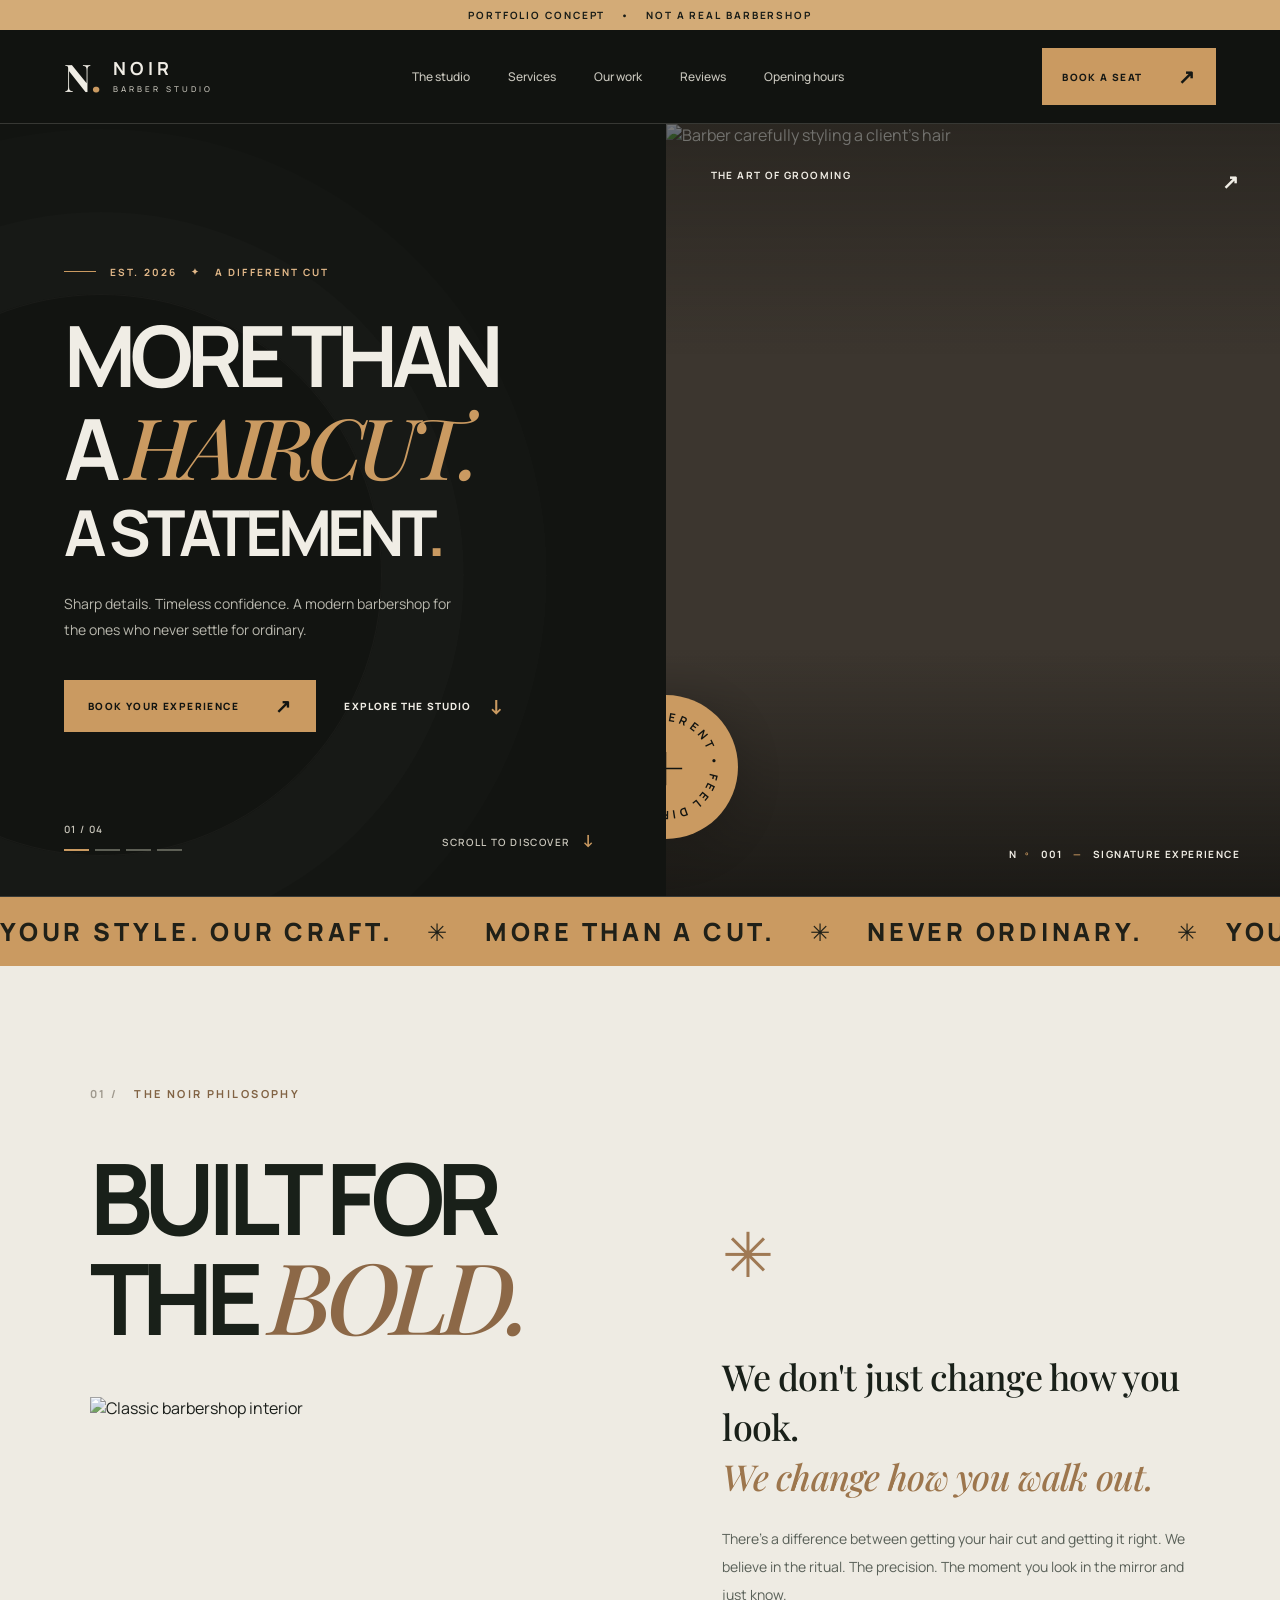
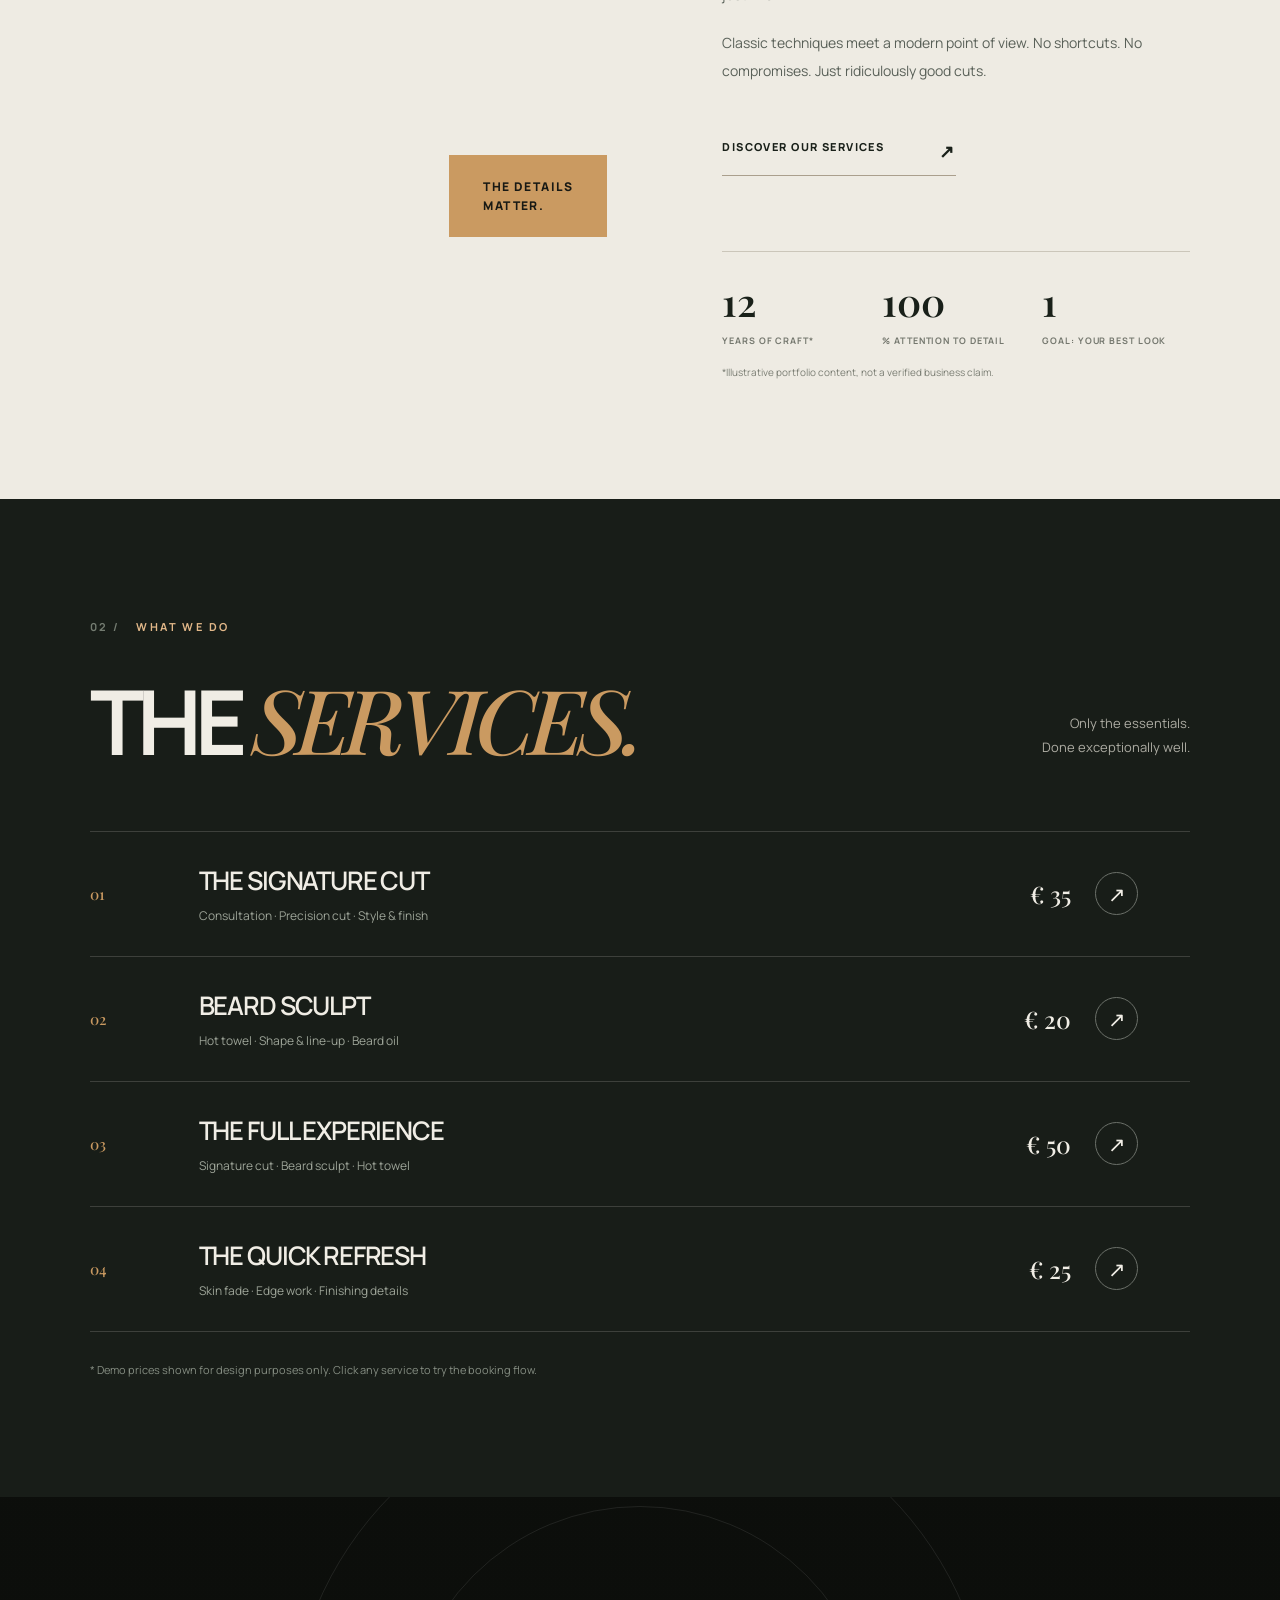
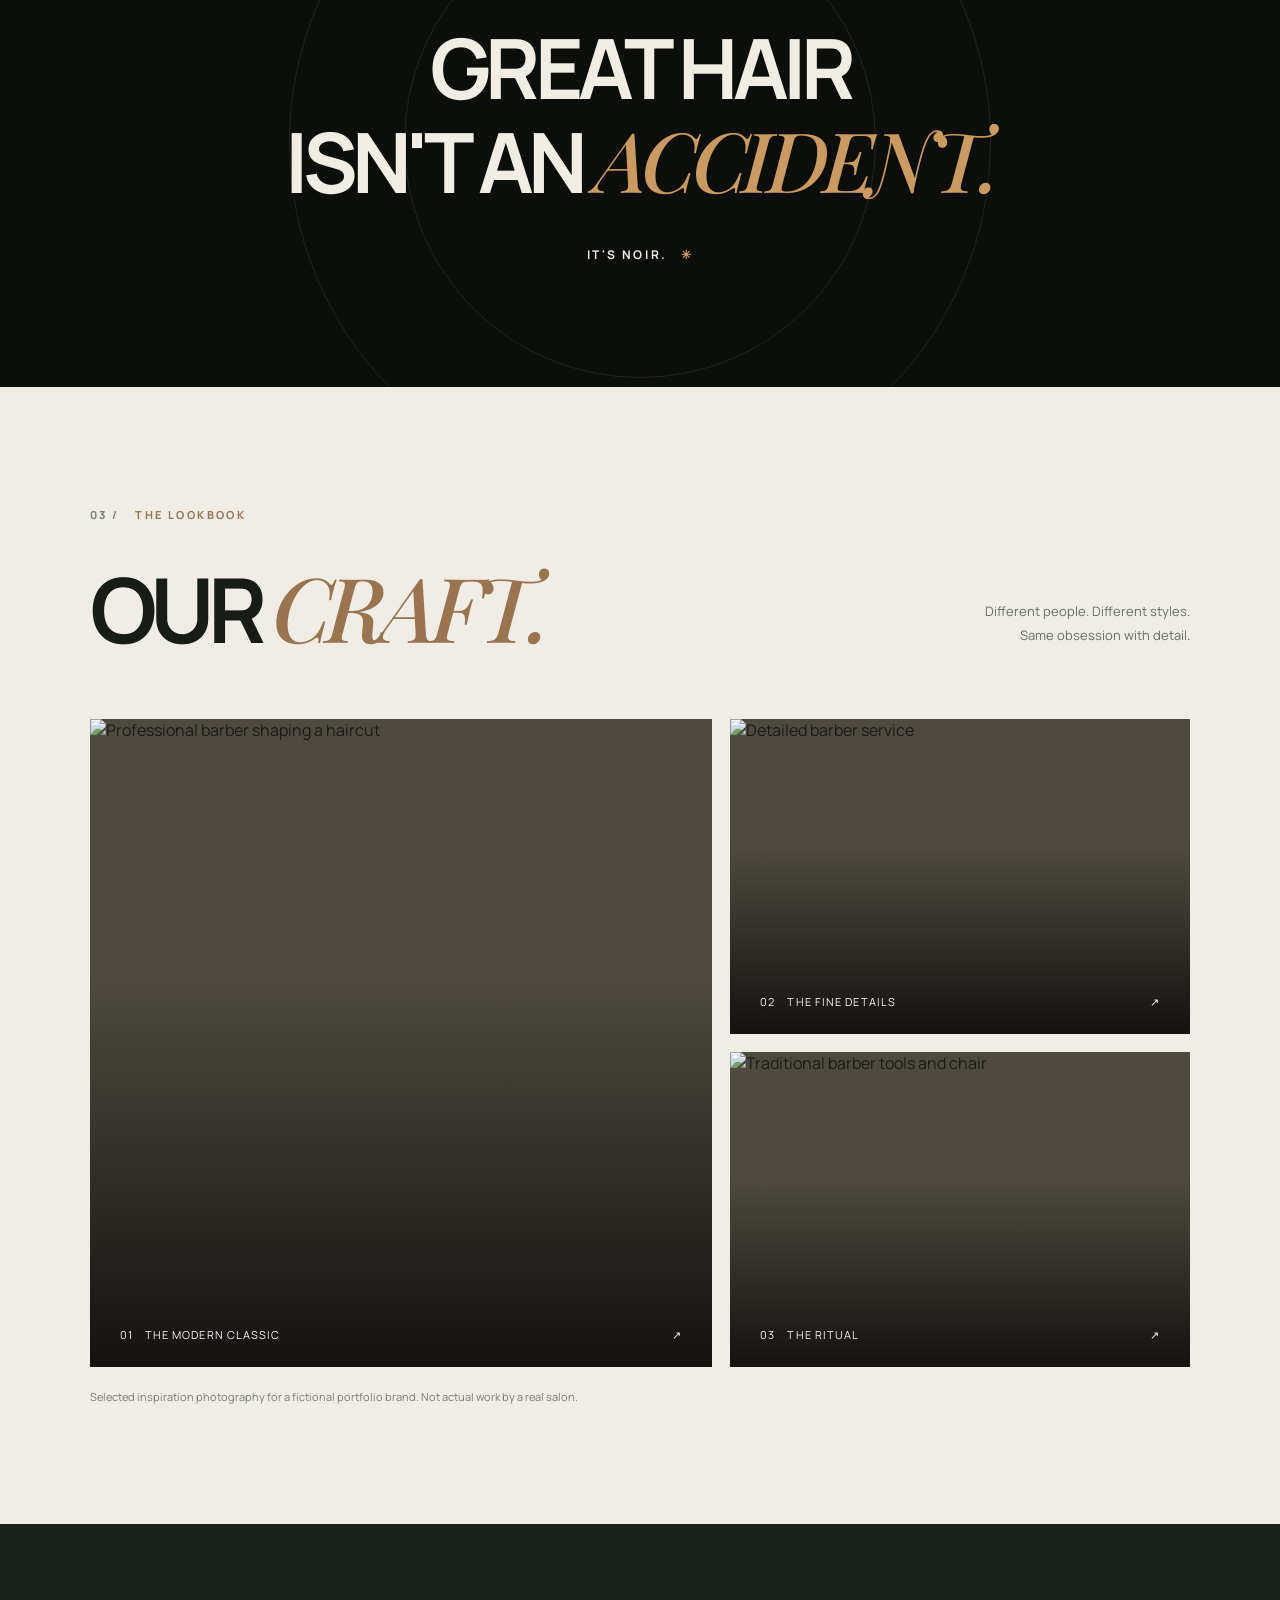
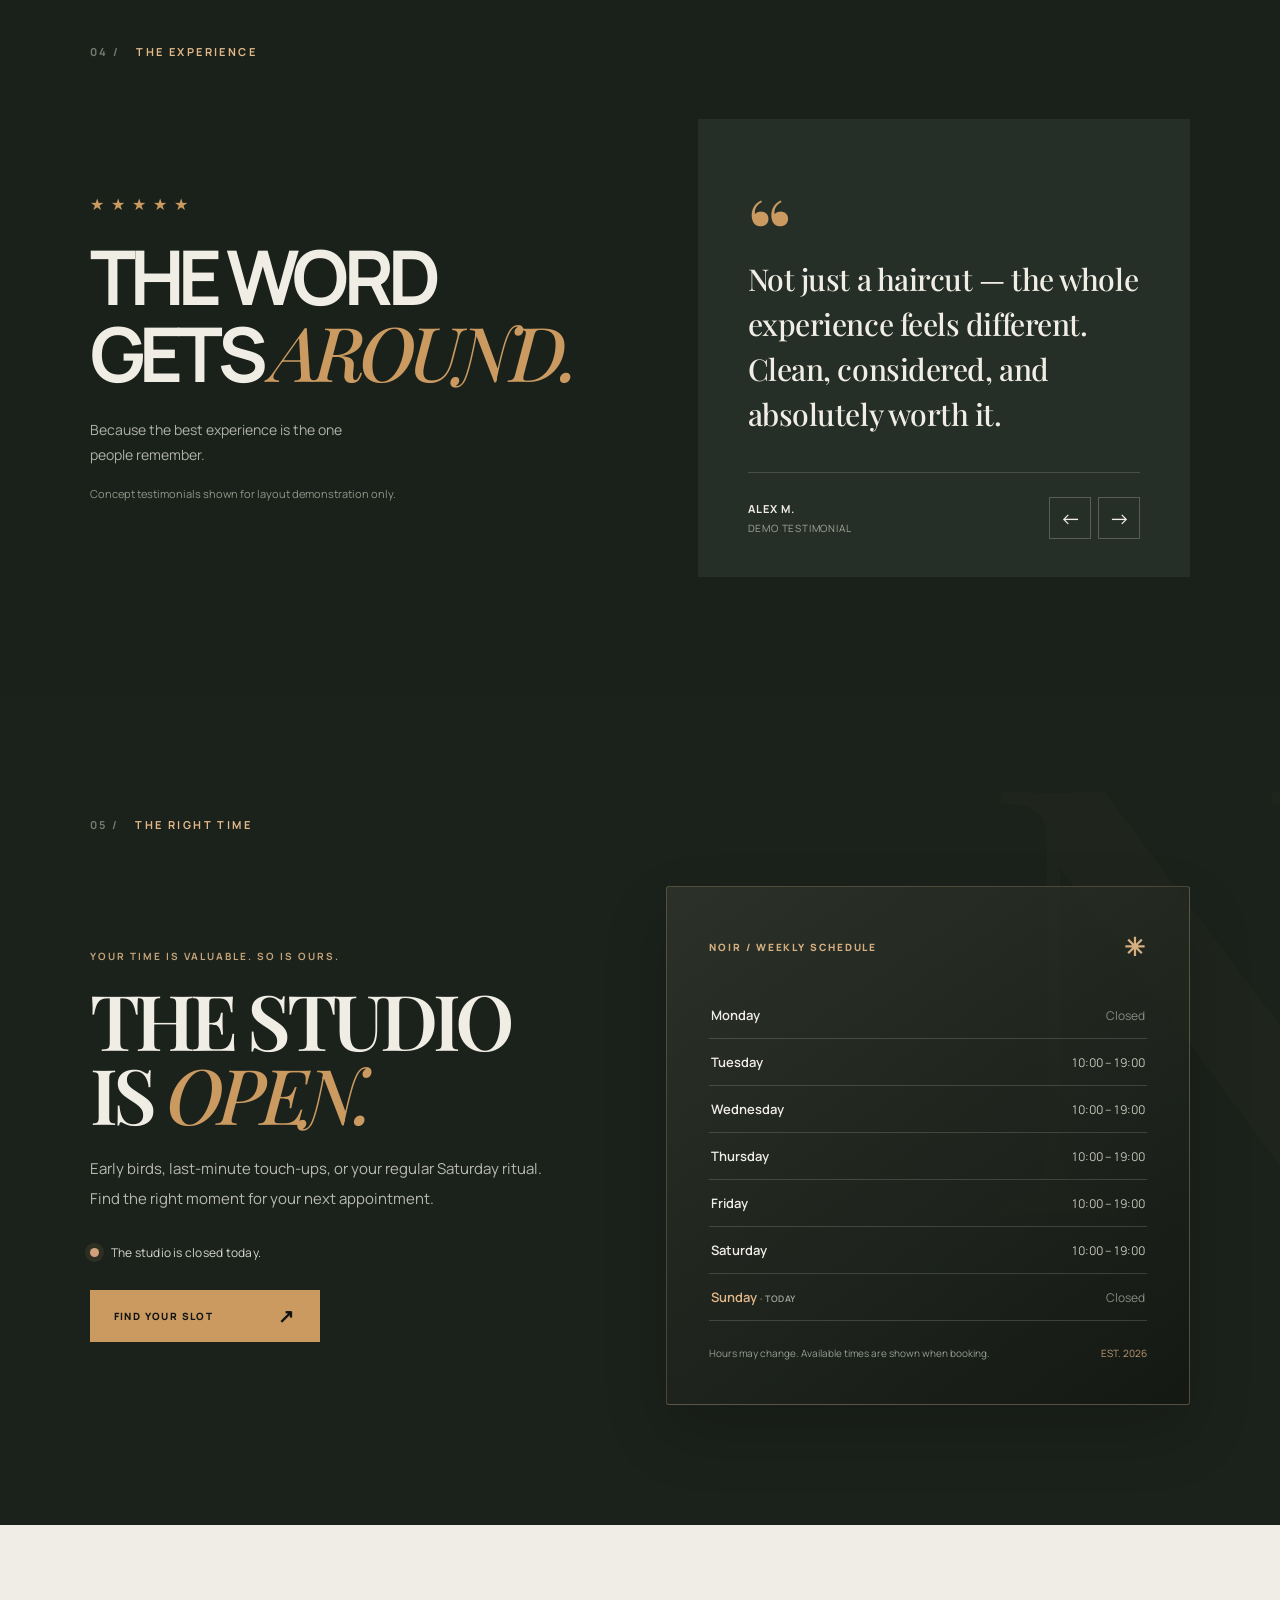
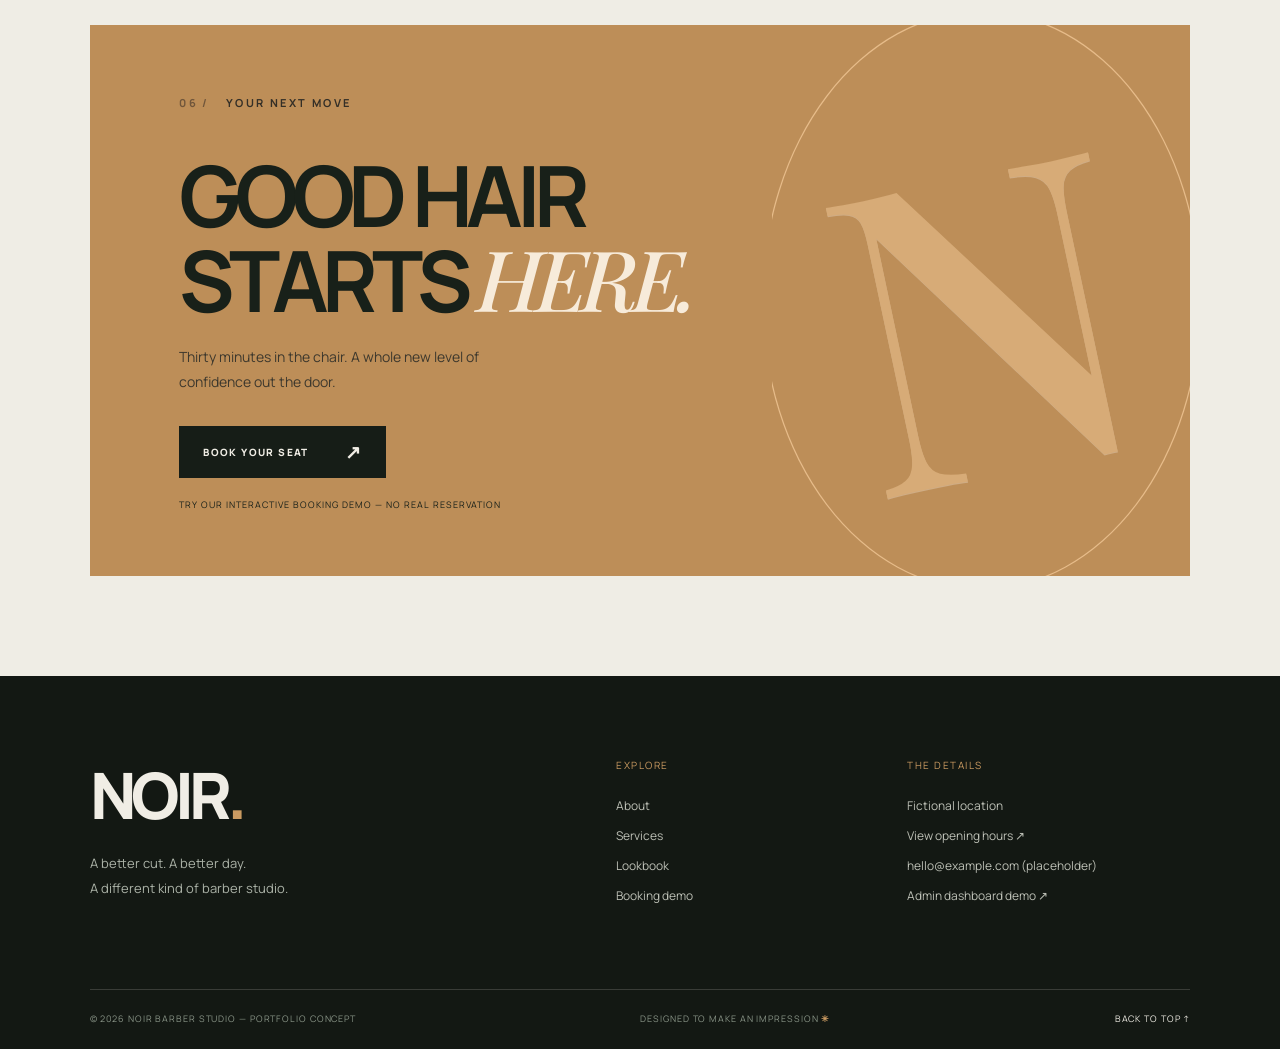
==== commit 602efcf1: "Add files via upload" ====
--- a/index.html
+++ b/index.html
@@ -11,6 +11,7 @@
   <link rel="preconnect" href="https://fonts.gstatic.com" crossorigin>
   <link href="https://fonts.googleapis.com/css2?family=DM+Sans:wght@400;500;600;700&family=Manrope:wght@400;500;600;700;800&family=Playfair+Display:ital,wght@0,500;0,600;0,700;1,500;1,600&display=swap" rel="stylesheet">
   <link rel="stylesheet" href="styles.css">
+  <script src="studio-store.js" defer></script>
   <script src="app.js" defer></script>
 </head>
 <body>
@@ -21,11 +22,11 @@
   <header class="site-header" id="site-header">
     <a class="brand" href="#home" aria-label="NOIR Barber Studio — homepage"><span class="brand-symbol">N<span>.</span></span><span class="brand-name">NOIR <small>BARBER STUDIO</small></span></a>
     <nav class="desktop-nav" aria-label="Main navigation">
-      <a href="#about">The studio</a><a href="#services">Services</a><a href="#work">Our work</a><a href="#reviews">Reviews</a>
+      <a href="#about">The studio</a><a href="#services">Services</a><a href="#work">Our work</a><a href="#reviews">Reviews</a><a href="#hours">Opening hours</a>
     </nav>
     <div class="header-actions"><a class="nav-book magnetic" href="#booking">BOOK A SEAT <span aria-hidden="true">↗</span></a><button class="menu-toggle" aria-label="Open navigation" aria-expanded="false" aria-controls="mobile-nav"><span></span><span></span></button></div>
   </header>
-  <nav class="mobile-nav" id="mobile-nav" aria-label="Mobile navigation" hidden><a href="#about">The studio</a><a href="#services">Services</a><a href="#work">Our work</a><a href="#reviews">Reviews</a><a href="#booking">Book a seat ↗</a></nav>
+  <nav class="mobile-nav" id="mobile-nav" aria-label="Mobile navigation" hidden><a href="#about">The studio</a><a href="#services">Services</a><a href="#work">Our work</a><a href="#reviews">Reviews</a><a href="#hours">Opening hours</a><a href="#hours">Opening hours</a><a href="#booking">Book a seat ↗</a></nav>
 
   <main>
     <section class="hero" id="home">
@@ -81,11 +82,70 @@
       <div class="reviews-layout"><div class="reviews-heading reveal"><div class="stars" aria-label="Five star visual">★★★★★</div><h2>THE WORD<br>GETS <em>AROUND.</em></h2><p>Because the best experience is the one people remember.</p><small>Concept testimonials shown for layout demonstration only.</small></div><div class="review-card reveal"><div class="quote-glyph">“</div><blockquote id="quote-text">Not just a haircut — the whole experience feels different. Clean, considered, and absolutely worth it.</blockquote><div class="review-bottom"><div><strong id="quote-name">ALEX M.</strong><span>DEMO TESTIMONIAL</span></div><div class="review-controls"><button id="prev-review" aria-label="Previous testimonial">←</button><button id="next-review" aria-label="Next testimonial">→</button></div></div></div></div>
     </section>
 
-    <section class="section booking-section" id="booking"><div class="booking-panel reveal"><div class="booking-panel-info"><div class="section-kicker"><span class="kicker-number">05 /</span> YOUR NEXT MOVE</div><h2>GOOD HAIR<br>STARTS <em>HERE.</em></h2><p>Thirty minutes in the chair. A whole new level of confidence out the door.</p><button class="button button-light magnetic open-booking" type="button">BOOK YOUR SEAT <span aria-hidden="true">↗</span></button><span class="booking-under">TRY OUR INTERACTIVE BOOKING DEMO — NO REAL RESERVATION</span></div><div class="booking-decoration" aria-hidden="true"><span>N</span><div class="decoration-ring"></div></div></div></section>
+
+    <section class="section hours-section" id="hours" aria-labelledby="hours-heading">
+      <div class="section-kicker reveal"><span class="kicker-number">05 /</span> THE RIGHT TIME</div>
+      <div class="hours-layout">
+        <div class="hours-copy reveal">
+          <div class="hours-overline">YOUR TIME IS VALUABLE. SO IS OURS.</div>
+          <h2 id="hours-heading">THE STUDIO<br>IS <em>OPEN.</em></h2>
+          <p>Early birds, last-minute touch-ups, or your regular Saturday ritual. Find the right moment for your next appointment.</p>
+          <div class="hours-status" id="hours-status" aria-live="polite"><span class="status-orb"></span><span>Checking today's studio hours…</span></div>
+          <button class="button button-accent open-booking" type="button">FIND YOUR SLOT <span aria-hidden="true">↗</span></button>
+        </div>
+        <div class="hours-card reveal">
+          <div class="hours-card-top"><span>NOIR / WEEKLY SCHEDULE</span><span>✳</span></div>
+          <div id="public-hours-list" class="hours-rows" aria-label="Weekly opening hours"></div>
+          <div class="hours-card-foot"><span>Hours may change. Available times are shown when booking.</span><span>EST. 2026</span></div>
+        </div>
+      </div>
+    </section>
+
+    <section class="section booking-section" id="booking"><div class="booking-panel reveal"><div class="booking-panel-info"><div class="section-kicker"><span class="kicker-number">06 /</span> YOUR NEXT MOVE</div><h2>GOOD HAIR<br>STARTS <em>HERE.</em></h2><p>Thirty minutes in the chair. A whole new level of confidence out the door.</p><button class="button button-light magnetic open-booking" type="button">BOOK YOUR SEAT <span aria-hidden="true">↗</span></button><span class="booking-under">TRY OUR INTERACTIVE BOOKING DEMO — NO REAL RESERVATION</span></div><div class="booking-decoration" aria-hidden="true"><span>N</span><div class="decoration-ring"></div></div></div></section>
   </main>
 
-  <footer class="site-footer"><div class="footer-top"><div><div class="footer-logo">NOIR<span>.</span></div><p>A better cut. A better day.<br>A different kind of barber studio.</p></div><div><span class="footer-kicker">EXPLORE</span><a href="#about">About</a><a href="#services">Services</a><a href="#work">Lookbook</a><a href="#booking">Booking demo</a></div><div><span class="footer-kicker">THE DETAILS</span><span>Fictional location</span><span>Concept hours: Tue–Sat, 10–19</span><span>hello@example.com (placeholder)</span></div></div><div class="footer-bottom"><span>© 2026 NOIR BARBER STUDIO — PORTFOLIO CONCEPT</span><span>DESIGNED TO MAKE AN IMPRESSION <b>✳</b></span><a href="#home">BACK TO TOP ↑</a></div></footer>
+  <footer class="site-footer"><div class="footer-top"><div><div class="footer-logo">NOIR<span>.</span></div><p>A better cut. A better day.<br>A different kind of barber studio.</p></div><div><span class="footer-kicker">EXPLORE</span><a href="#about">About</a><a href="#services">Services</a><a href="#work">Lookbook</a><a href="#booking">Booking demo</a></div><div><span class="footer-kicker">THE DETAILS</span><span>Fictional location</span><a href="#hours">View opening hours ↗</a><span>hello@example.com (placeholder)</span><a href="admin.html">Admin dashboard demo ↗</a></div></div><div class="footer-bottom"><span>© 2026 NOIR BARBER STUDIO — PORTFOLIO CONCEPT</span><span>DESIGNED TO MAKE AN IMPRESSION <b>✳</b></span><a href="#home">BACK TO TOP ↑</a></div></footer>
 
-  <dialog class="booking-modal" id="booking-modal" aria-labelledby="booking-title"><div class="modal-content"><button id="close-booking" class="modal-close" type="button" aria-label="Close booking">✕</button><div class="modal-kicker">NOIR / THE BOOKING EXPERIENCE</div><h2 id="booking-title">YOUR NEXT <em>GREAT CUT.</em></h2><p class="modal-intro">This is an interactive concept demo. No appointment will be submitted or stored.</p><form id="booking-form"><div class="booking-fields"><label>SERVICE<select name="service" id="booking-service" required><option value="signature">The Signature Cut — €35</option><option value="beard">Beard Sculpt — €20</option><option value="combo">The Full Experience — €50</option><option value="refresh">The Quick Refresh — €25</option></select></label><label>BARBER<select name="barber" required><option value="First available">First available</option><option value="Alex">Alex (demo)</option><option value="Jordan">Jordan (demo)</option></select></label><label>DATE<input type="date" id="booking-date" name="date" required></label><label>YOUR NAME<input name="name" placeholder="Your name" autocomplete="name" maxlength="80" required></label></div><div class="time-title">CHOOSE YOUR TIME</div><div class="time-grid" id="time-grid" role="group" aria-label="Choose a time slot"><button type="button" class="time-slot" data-time="10:00">10:00</button><button type="button" class="time-slot" data-time="11:30">11:30</button><button type="button" class="time-slot" data-time="13:00">13:00</button><button type="button" class="time-slot" data-time="14:30">14:30</button><button type="button" class="time-slot" data-time="16:00">16:00</button><button type="button" class="time-slot" data-time="17:30">17:30</button></div><input type="hidden" name="time" id="booking-time" required><p class="form-error" id="form-error" role="alert"></p><button class="button button-accent button-submit" type="submit">PREVIEW RESERVATION <span>↗</span></button></form><div id="booking-success" class="booking-success" hidden><span class="success-symbol">✓</span><h3>LOOKING SHARP.</h3><p id="booking-summary"></p><div class="demo-warning">DEMO ONLY — Nothing has been booked or sent.</div><button class="button button-accent" id="book-another" type="button">TRY ANOTHER BOOKING ↗</button></div></div></dialog>
+  <dialog class="booking-modal" id="booking-modal" aria-labelledby="booking-title"><div class="modal-content"><button id="close-booking" class="modal-close" type="button" aria-label="Close booking">✕</button><div class="modal-kicker"><span class="kicker-glint" aria-hidden="true">✳</span> NOIR / THE BOOKING EXPERIENCE</div><h2 id="booking-title">YOUR NEXT <em>GREAT CUT.</em></h2><p class="modal-intro">Choose your details, then watch your booking take flight. <strong>Demo booking saved only in this browser — no email is sent.</strong> Please use a fictional name.</p><form id="booking-form"><div class="booking-fields"><label>SERVICE<select name="service" id="booking-service" required><option value="signature">The Signature Cut — €35</option><option value="beard">Beard Sculpt — €20</option><option value="combo">The Full Experience — €50</option><option value="refresh">The Quick Refresh — €25</option></select></label><label>BARBER<select name="barber" required><option value="First available">First available</option><option value="Alex">Alex (demo)</option><option value="Jordan">Jordan (demo)</option></select></label><label>DATE<input type="date" id="booking-date" name="date" required></label><label>DEMO NAME<input name="name" placeholder="e.g. Alex Example" autocomplete="off" minlength="2" maxlength="80" required></label></div><div class="time-title">CHOOSE YOUR TIME</div><div class="time-grid" id="time-grid" role="group" aria-label="Choose an available time slot"></div><div class="time-note" id="time-note" aria-live="polite"></div><input type="hidden" name="time" id="booking-time" required><p class="form-error" id="form-error" role="alert"></p><button class="button button-accent button-submit" type="submit"><span>BOOK NOW — WATCH IT FLY</span><svg class="submit-plane" viewBox="0 0 32 32" width="22" height="22" aria-hidden="true"><path d="M3 15 29 4 19 28l-5-9-11-4Zm11 4L29 4" fill="none" stroke="currentColor" stroke-width="1.7" stroke-linejoin="round" stroke-linecap="round"/></svg></button></form><div id="booking-success" class="booking-success" hidden>
+    <div class="delivery-topline"><span class="delivery-dot"></span> FLIGHT 001 <span class="delivery-topline-right">NOIR / BOOKING CONCEPT</span></div>
+    <div class="delivery-heading"><h3 id="delivery-title">TAKING <em>FLIGHT.</em></h3><p id="delivery-status">Your demo request is flying to the NOIR inbox.</p></div>
+    <div class="flight-scene" id="flight-scene" aria-hidden="true">
+      <svg class="flight-art" viewBox="0 0 640 310" xmlns="http://www.w3.org/2000/svg" aria-hidden="true">
+        <defs>
+          <linearGradient id="plane-gold" x1="0" y1="0" x2="1" y2="1"><stop stop-color="#ffedcf"/><stop offset=".56" stop-color="#dab07e"/><stop offset="1" stop-color="#a87947"/></linearGradient>
+          <linearGradient id="envelope-gold" x1="0" y1="0" x2="1" y2="1"><stop stop-color="#edcca2"/><stop offset=".5" stop-color="#caa073"/><stop offset="1" stop-color="#a97849"/></linearGradient>
+          <linearGradient id="mail-shade" x1="0" y1="0" x2="0" y2="1"><stop stop-color="#20271f"/><stop offset="1" stop-color="#111811"/></linearGradient>
+          <radialGradient id="mail-halo"><stop stop-color="#cfa06d" stop-opacity=".24"/><stop offset="1" stop-color="#cfa06d" stop-opacity="0"/></radialGradient>
+          <filter id="glow-blur"><feGaussianBlur stdDeviation="12"/></filter>
+        </defs>
+        <circle class="flight-halo" cx="472" cy="194" r="140" fill="url(#mail-halo)" />
+        <g class="flight-stars" fill="#b89263"><circle cx="72" cy="76" r="2"/><circle cx="207" cy="53" r="1.5"/><circle cx="328" cy="228" r="1.6"/><circle cx="588" cy="66" r="2"/><circle cx="600" cy="260" r="1.5"/></g>
+        <path class="flight-trail" d="M76 249 C154 267 211 72 336 99 S427 137 467 190" fill="none" stroke="#e2b889" stroke-width="2" stroke-linecap="round" stroke-dasharray="4 10" opacity=".9"/>
+        <g class="flight-plane">
+          <path d="M-25 6 34 -18 6 30 -5 10Z" fill="url(#plane-gold)" stroke="#ffedcf" stroke-width="1.2" stroke-linejoin="round" />
+          <path d="M-5 10 34 -18 7 16" fill="none" stroke="#75512e" stroke-width="1.25" stroke-linecap="round" stroke-linejoin="round" />
+          <path d="M-5 10 6 30 7 16" fill="#b68752" opacity=".9" />
+        </g>
+        <g class="mail-envelope">
+          <rect x="388" y="156" width="177" height="117" rx="10" fill="#080c09" opacity=".24" transform="translate(3 10)" filter="url(#glow-blur)"/>
+          <rect x="381" y="149" width="186" height="122" rx="10" fill="url(#envelope-gold)"/>
+          <path d="M386 154 471 219 562 154" fill="none" stroke="#775330" stroke-width="2" stroke-linecap="round" />
+          <path d="M389 264 444 214M559 264 501 214" stroke="#92653e" stroke-width="1.2" opacity=".66" />
+          <path d="M385 265 456 208Q472 219 486 208L563 265" fill="#ad8055" fill-opacity=".38"/>
+          <g class="envelope-seal">
+            <circle cx="471" cy="211" r="33" fill="url(#mail-shade)" stroke="#eed0a3" stroke-width="1.5"/>
+            <circle cx="471" cy="211" r="28" fill="none" stroke="#b28b5e" stroke-width=".5" opacity=".8" />
+            <text x="471" y="219" text-anchor="middle" font-family="Georgia,serif" font-weight="700" font-size="24" fill="#f1dbc0">N<tspan fill="#cc9c65">.</tspan></text>
+          </g>
+          <text x="472" y="285" text-anchor="middle" font-family="Arial,sans-serif" letter-spacing="4" font-size="9" fill="#a99f91">NOIR INBOX</text>
+        </g>
+        <g class="mail-received"><circle cx="548" cy="156" r="20" fill="#d9b17c"/><path d="m539 156 6 6 12-14" fill="none" stroke="#192019" stroke-width="3" stroke-linecap="round" stroke-linejoin="round"/></g>
+      </svg>
+      <div class="flight-bottom"><span>CRAFTED WITH CARE <b>✳</b></span><span>DELIVERY SIMULATION / 00:03</span></div>
+    </div>
+    <div id="delivery-complete" class="delivery-complete" hidden><div class="landing-mark">✦ <span>BOOKING STORED IN THIS BROWSER</span> ✦</div><p id="booking-summary"></p></div>
+    <div class="demo-warning"><strong>PORTFOLIO DEMO.</strong> This booking appears in the admin demo on this browser only. No email is sent, and it is not visible on other devices. <a href="admin.html">Open admin dashboard ↗</a></div>
+    <button class="button button-accent retry-button" id="book-another" type="button">BOOK ANOTHER SEAT <span aria-hidden="true">↗</span></button>
+  </div></div></dialog>
 </body>
 </html>
--- a/styles.css
+++ b/styles.css
@@ -8,3 +8,98 @@
 .booking-modal{border:1px solid #736554;background:#1c231c;color:var(--cream);padding:0;max-width:630px;width:calc(100% - 30px);max-height:min(90vh,960px);overflow-y:auto;box-shadow:0 25px 100px #0009}.booking-modal::backdrop{background:rgba(6,9,6,.86);backdrop-filter:blur(10px)}.modal-content{padding:clamp(28px,5vw,55px);position:relative}.modal-close{position:absolute;right:24px;top:23px;border:1px solid var(--line);width:37px;height:37px;color:var(--cream);background:none}.modal-close:hover{background:var(--gold);color:var(--bg)}.modal-kicker{color:var(--gold);font-size:10px;letter-spacing:.18em;font-weight:700}.modal-content h2{font-size:clamp(38px,6vw,60px);line-height:1.1;letter-spacing:-.05em;margin:24px 0 12px}.modal-intro{font-size:12px;color:#b4b7ac;line-height:1.8;margin:0 0 28px}.booking-fields{display:grid;grid-template-columns:1fr 1fr;gap:20px 17px}.booking-fields label{display:block;font-size:10px;letter-spacing:.12em;font-weight:700;color:#c8ccbF}.booking-fields input,.booking-fields select{display:block;appearance:none;border:1px solid #565f53;border-radius:0;padding:13px 12px;margin-top:9px;width:100%;background:#252c25;color:var(--cream);font-size:13px;letter-spacing:0;min-height:47px}.booking-fields input[type=date]{color-scheme:dark}.time-title{font-size:10px;font-weight:800;letter-spacing:.12em;margin:28px 0 12px}.time-grid{display:grid;grid-template-columns:repeat(3,1fr);gap:9px}.time-slot{background:transparent;color:var(--cream);border:1px solid #606a5e;padding:12px;font-size:13px}.time-slot:hover,.time-slot.active{background:var(--gold);border-color:var(--gold);color:var(--bg)}.form-error{min-height:19px;color:#ffc9ad;font-size:12px;margin:10px 0}.button-submit{width:100%;margin-top:3px}.booking-success{text-align:center;padding:20px 10px}.booking-success[hidden]{display:none}.success-symbol{display:grid;place-items:center;margin:0 auto;width:70px;height:70px;border:1px solid var(--gold);border-radius:50%;color:var(--gold);font-size:40px}.booking-success h3{font:600 43px var(--display)}.booking-success p{font-size:14px;line-height:1.85}.demo-warning{padding:14px;background:#3a3128;color:#ffd4a6;margin:20px 0;font-size:11px;letter-spacing:.06em}
 .reveal{opacity:0;transform:translateY(34px);transition:opacity .8s var(--ease),transform .8s var(--ease)}.reveal.visible{opacity:1;transform:translateY(0)}.hero .reveal:nth-child(2){transition-delay:.11s}.hero .reveal:nth-child(3){transition-delay:.2s}.hero .reveal:nth-child(4){transition-delay:.27s}@keyframes marquee{to{transform:translateX(-50%)}}@keyframes spin{to{transform:rotate(360deg)}}@keyframes hero-zoom{from{transform:scale(1.15);filter:brightness(.35)}to{transform:scale(1);filter:brightness(.67) contrast(1.04) saturate(.74)}}
 @media(max-width:1250px){.hero{grid-template-columns:54% 46%}.hero-heading{font-size:clamp(60px,6vw,90px)}.desktop-nav{gap:22px}.section{padding-left:6vw;padding-right:6vw}.intro-grid{gap:5vw}}@media(max-width:980px){.desktop-nav,.nav-book{display:none}.menu-toggle{display:flex}.site-header{height:76px}.hero{grid-template-columns:1fr}.hero-text{min-height:650px;padding:95px 7vw 45px}.hero-heading{font-size:clamp(68px,10vw,115px)}.hero-visual{min-height:540px}.hero-stamp{left:auto;right:50px;bottom:30px}.intro-grid{gap:5vw}.intro-right{padding-top:22px}.intro-left h2{font-size:clamp(56px,7vw,85px)}.intro-image{height:340px}.reviews-layout{gap:30px}.booking-decoration>span{font-size:300px}}@media(max-width:700px){.demo-label{font-size:8px;letter-spacing:.1em}.brand-symbol{font-size:33px}.brand-name{font-size:16px}.hero-text{min-height:620px;padding:75px 25px 40px}.hero-heading{font-size:clamp(48px,12vw,80px);margin:35px 0 28px;letter-spacing:-.075em}.hero-heading-last{font-size:.76em}.hero-sub{font-size:13px}.hero-buttons{gap:25px}.button{padding:18px 20px;gap:20px}.hero-bottom{padding-top:68px}.scroll-label{display:none}.hero-visual{min-height:470px}.hero-stamp{width:105px;height:105px;bottom:25px;right:27px}.hero-stamp svg{width:93px;height:93px}.visual-top-label{top:30px;left:25px;right:25px}.hero-index{bottom:25px;left:25px;right:auto;max-width:210px;line-height:1.6}.section{padding:80px 25px}.section-kicker{font-size:10px}.intro-grid{display:flex;flex-direction:column;gap:30px}.intro-left h2{font-size:clamp(55px,13vw,84px);margin-bottom:35px}.intro-image{height:360px;max-width:none}.intro-right{padding-top:0}.intro-ornament{font-size:43px;margin-bottom:20px}.intro-right h3{font-size:29px}.numbers{margin-top:48px}.numbers strong{font-size:32px}.numbers span{font-size:8px}.section-heading-row{align-items:start;flex-direction:column;margin:28px 0 40px}.section-heading-row h2{font-size:clamp(52px,12vw,80px)}.section-heading-row p{text-align:left}.service-row{grid-template-columns:27px 1fr auto;gap:12px;padding:22px 4px}.service-row:hover{padding-left:7px}.service-detail strong{font-size:17px}.service-detail small{font-size:10px;line-height:1.7}.service-price{font-size:20px}.service-arrow{display:none}.statement{min-height:350px}.statement p{font-size:clamp(43px,11vw,72px)}.gallery-grid{display:block}.gallery-item,.gallery-item.large{height:340px;margin-bottom:14px}.gallery-item.large{height:440px}.reviews-layout{display:block;margin-top:30px}.reviews h2{font-size:clamp(50px,12vw,80px)}.review-card{margin-top:40px;padding:35px 25px}.review-card blockquote{font-size:25px}.booking-section{padding:0}.booking-panel{grid-template-columns:1fr;min-height:auto}.booking-panel-info{padding:60px 26px 66px}.booking-panel h2{font-size:clamp(50px,12vw,80px)}.booking-decoration{display:none}.site-footer{padding:65px 25px 30px}.footer-top{grid-template-columns:1fr 1fr;gap:35px}.footer-top>div:first-child{grid-column:span 2}.footer-bottom{line-height:1.8}.modal-content{padding:30px 22px}.modal-kicker{padding-right:36px}.booking-fields{grid-template-columns:1fr}.time-grid{grid-template-columns:repeat(3,1fr)}}@media(max-width:380px){.hero-heading{font-size:46px}.hero-buttons{align-items:flex-start;flex-direction:column}.hero-visual{min-height:390px}.numbers{gap:5px}.numbers strong{font-size:28px}}@media(prefers-reduced-motion:reduce){*,*:before,*:after{scroll-behavior:auto!important;animation-duration:.01ms!important;animation-iteration-count:1!important;transition-duration:.01ms!important}.reveal{opacity:1;transform:none}.ambient-cursor{display:none}}
+
+
+/* NOIR V2 / cinematic reservation opening + illustrated paper-airplane mail delivery */
+.booking-modal{border-radius:14px;overflow-x:hidden;overscroll-behavior:contain}
+.booking-modal[open]{animation:bookingUnfold .67s cubic-bezier(.16,1,.3,1) both;transform-origin:50% 20%;}
+.booking-modal[open]::backdrop{animation:bookingBackdrop .55s ease both}
+.booking-modal[open] .modal-kicker,.booking-modal[open] #booking-title,.booking-modal[open] .modal-intro,.booking-modal[open] #booking-form{animation:bookingItem .66s cubic-bezier(.2,.8,.2,1) both}
+.booking-modal[open] #booking-title{animation-delay:.09s}
+.booking-modal[open] .modal-intro{animation-delay:.15s}
+.booking-modal[open] #booking-form{animation-delay:.19s}
+.booking-modal:before{content:'';position:absolute;inset:0 0 auto;height:2px;background:linear-gradient(90deg,transparent,var(--gold-light),transparent);transform:translateX(-100%);pointer-events:none;z-index:3}
+.booking-modal[open]:before{animation:bookingShimmer 1.1s .16s cubic-bezier(.2,.85,.2,1) both}
+.kicker-glint{color:#f1c48f;font-size:16px;vertical-align:middle;margin-right:5px;display:inline-block;animation:glintTurn 6s linear infinite}
+.booking-modal .modal-intro strong{font-weight:600;color:#d9b98f}
+.booking-modal .button-submit{display:flex;align-items:center;justify-content:space-between;gap:20px;position:relative;overflow:hidden;transition:background .25s,box-shadow .25s}
+.booking-modal .button-submit:hover{box-shadow:0 0 35px rgba(202,154,97,.2)}
+.booking-modal .submit-plane{flex:none;transition:transform .38s cubic-bezier(.16,1,.3,1)}
+.booking-modal .button-submit:hover .submit-plane{transform:translate(7px,-5px) rotate(-13deg)}
+@keyframes bookingBackdrop{from{background:rgba(6,9,6,0);backdrop-filter:blur(0)}to{background:rgba(6,9,6,.86);backdrop-filter:blur(10px)}}
+@keyframes bookingUnfold{0%{opacity:0;transform:translateY(35px) scale(.9) rotateX(-9deg);filter:blur(7px)}65%{opacity:1;transform:translateY(-3px) scale(1.014) rotateX(0);filter:blur(0)}100%{opacity:1;transform:translateY(0) scale(1);filter:blur(0)}}
+@keyframes bookingItem{0%{opacity:0;transform:translateY(23px)}100%{opacity:1;transform:translateY(0)}}
+@keyframes bookingShimmer{from{transform:translateX(-100%)}to{transform:translateX(100%)}}
+@keyframes glintTurn{to{transform:rotate(360deg)}}
+.booking-modal .booking-success{padding:0 0 4px;text-align:center}
+.booking-success .delivery-topline{display:flex;align-items:center;gap:9px;text-align:left;font-size:9px;letter-spacing:.17em;font-weight:700;color:var(--gold-light);padding-bottom:17px;border-bottom:1px solid rgba(237,213,182,.18)}
+.delivery-topline .delivery-dot{height:7px;width:7px;border-radius:50%;background:var(--gold-light);box-shadow:0 0 14px #ca9a6170;animation:deliveryBlink 1.8s ease-in-out infinite}
+.delivery-topline-right{margin-left:auto;color:#899187;font-size:8px}
+.booking-success .delivery-heading h3{font:600 clamp(36px,5vw,51px)/1.1 var(--display);letter-spacing:-.04em;margin:24px 0 8px}
+.booking-success .delivery-heading p{font-size:12px;color:#bcbdb3;line-height:1.8;margin:0}
+.flight-scene{position:relative;overflow:hidden;margin:17px -13px 0;background:radial-gradient(ellipse at 70% 46%,#323429 0,#1f271e 44%,#1b221b 86%);border:1px solid rgba(212,165,112,.2);border-radius:10px;min-height:220px;isolation:isolate}
+.flight-scene::after{content:'';position:absolute;inset:0;z-index:-1;background-image:linear-gradient(rgba(226,184,137,.035) 1px,transparent 1px),linear-gradient(90deg,rgba(226,184,137,.035) 1px,transparent 1px);background-size:28px 28px;mask-image:linear-gradient(to bottom,black,transparent);pointer-events:none}
+.flight-art{display:block;width:100%;max-height:300px;aspect-ratio:640/310;overflow:visible}
+.flight-stars{opacity:.75}
+.flight-halo{opacity:.8}
+.flight-plane{transform:translate(76px,249px) rotate(-14deg) scale(.75);opacity:0;transform-box:view-box;transform-origin:0 0;filter:drop-shadow(0 4px 7px rgba(0,0,0,.3))}
+.flight-trail{stroke-dasharray:5 10;stroke-dashoffset:450;opacity:0}
+.mail-envelope{transform-box:view-box;transform-origin:472px 211px;filter:drop-shadow(0 13px 12px rgba(0,0,0,.34));}
+.mail-received{transform-box:view-box;transform-origin:548px 156px;opacity:0;transform:scale(.1)}
+.flight-scene.is-flying .flight-plane{animation:paperFlight 1.95s cubic-bezier(.17,.24,.37,.98) .13s both}
+.flight-scene.is-flying .flight-trail{animation:paperTrail 2s ease-out .05s both}
+.flight-scene.is-flying .mail-envelope{animation:mailReceive .58s 1.68s cubic-bezier(.2,.75,.2,1) both}
+.flight-scene.is-flying .mail-received{animation:mailCheck .45s 1.93s cubic-bezier(.18,1.6,.36,1) both}
+.flight-scene.is-delivered .flight-plane{opacity:0}
+.flight-scene.is-delivered .mail-received{opacity:1;transform:scale(1)}
+.flight-bottom{position:absolute;left:18px;right:18px;bottom:13px;display:flex;justify-content:space-between;align-items:center;gap:10px;color:#9c9b8d;font-size:8px;font-weight:700;letter-spacing:.13em;pointer-events:none}
+.flight-bottom b{color:var(--gold)}
+.delivery-complete{animation:deliveryDone .6s cubic-bezier(.16,1,.3,1) both}
+.delivery-complete[hidden]{display:none}
+.landing-mark{margin:22px auto 8px;display:flex;justify-content:center;align-items:center;gap:10px;color:#d3ac7a;font-size:15px}
+.landing-mark span{font:700 9px var(--sans);letter-spacing:.15em}
+.booking-success .delivery-complete p{font-size:13px;line-height:1.7;color:#e8e8df;margin:10px auto;max-width:430px}
+.booking-success .demo-warning{margin:18px auto 18px;text-align:left;padding:13px 14px;background:rgba(202,154,97,.1);border-left:2px solid #b3895e;border-radius:3px;color:#d0bba0;font-size:10px;line-height:1.75;letter-spacing:.04em}
+.booking-success .demo-warning strong{color:#e7bb87}
+.booking-success .retry-button{margin:0 auto;width:100%;display:flex;justify-content:space-between}
+@keyframes deliveryBlink{50%{opacity:.4;box-shadow:none}}
+@keyframes deliveryDone{from{opacity:0;transform:translateY(15px)}to{opacity:1;transform:translateY(0)}}
+@keyframes paperFlight{
+  0%{transform:translate(76px,249px) rotate(-14deg) scale(.72);opacity:0}
+  8%{opacity:1}
+  26%{transform:translate(173px,181px) rotate(-20deg) scale(1);opacity:1}
+  49%{transform:translate(281px,106px) rotate(-3deg) scale(.88);opacity:1}
+  67%{transform:translate(368px,125px) rotate(13deg) scale(.76);opacity:1}
+  89%{transform:translate(454px,185px) rotate(15deg) scale(.38);opacity:1}
+  100%{transform:translate(470px,210px) rotate(18deg) scale(.08);opacity:0}
+}
+@keyframes paperTrail{0%{opacity:0;stroke-dashoffset:450}12%{opacity:.75}78%{opacity:.85}100%{opacity:0;stroke-dashoffset:0}}
+@keyframes mailReceive{0%{transform:scale(1);filter:drop-shadow(0 13px 12px rgba(0,0,0,.34))}55%{transform:scale(1.07) rotate(-2deg);filter:drop-shadow(0 0 23px rgba(240,199,132,.72))}100%{transform:scale(1);filter:drop-shadow(0 13px 12px rgba(0,0,0,.34))}}
+@keyframes mailCheck{0%{opacity:0;transform:scale(.1)}70%{opacity:1;transform:scale(1.2)}100%{opacity:1;transform:scale(1)}}
+@media(max-width:700px){.booking-modal{width:calc(100% - 18px);max-height:94vh}.flight-scene{margin-left:-9px;margin-right:-9px;min-height:160px}.flight-bottom{left:10px;right:10px;bottom:7px;font-size:7px;letter-spacing:.03em}.delivery-topline-right{letter-spacing:.07em}.booking-success .delivery-heading h3{font-size:36px}.flight-art{min-height:170px}.booking-success .demo-warning{font-size:9px}}
+@media(prefers-reduced-motion:reduce){.booking-modal[open],.booking-modal[open]::backdrop,.booking-modal[open] .modal-kicker,.booking-modal[open] #booking-title,.booking-modal[open] .modal-intro,.booking-modal[open] #booking-form,.booking-modal[open]:before,.kicker-glint,.delivery-topline .delivery-dot,.delivery-complete{animation:none!important;transform:none!important;filter:none!important}.flight-scene .flight-plane,.flight-scene .flight-trail{display:none!important}.flight-scene .mail-received{opacity:1!important;transform:scale(1)!important}}
+
+/* v3: public opening hours — warm editorial split section */
+.hours-section{background:#1b211b;position:relative;overflow:hidden}
+.hours-section:before{content:'N';position:absolute;font:600 600px/.9 var(--display);color:rgba(218,179,124,.025);right:-10%;top:0;pointer-events:none}
+.hours-layout{display:grid;grid-template-columns:.95fr 1.05fr;gap:clamp(35px,8vw,135px);margin-top:54px;align-items:center;position:relative}
+.hours-copy h2{font:600 clamp(58px,6vw,98px)/.96 var(--display);letter-spacing:-.06em;margin:20px 0 24px}
+.hours-overline{font-size:10px;font-weight:700;letter-spacing:.2em;color:#c5a47a}
+.hours-copy>p{font-size:15px;line-height:1.95;color:#b8b9af;max-width:480px}
+.hours-copy .button{margin-top:29px;display:inline-flex;align-items:center;justify-content:space-between;gap:65px}
+.hours-status{display:flex;align-items:center;gap:12px;font-size:12px;letter-spacing:.02em;color:#d6d8cb;margin-top:31px}
+.status-orb{display:inline-block;flex:none;width:9px;height:9px;border-radius:100%;background:#b69e78;box-shadow:0 0 0 5px rgba(209,170,111,.1)}
+.hours-status.is-open .status-orb{background:#a3ce9b;box-shadow:0 0 0 5px rgba(145,206,141,.13)}
+.hours-status.is-closed .status-orb{background:#d2a17b}
+.hours-card{padding:clamp(24px,3.3vw,51px);border:1px solid rgba(219,186,142,.28);background:linear-gradient(145deg,rgba(48,54,45,.78),rgba(18,23,18,.76));box-shadow:0 28px 64px rgba(0,0,0,.16);border-radius:3px}
+.hours-card-top{display:flex;justify-content:space-between;align-items:center;font-size:10px;letter-spacing:.19em;color:#d5af80;font-weight:800;margin-bottom:28px}.hours-card-top span:last-child{font-size:25px}
+.hours-row{display:grid;grid-template-columns:1fr auto;gap:20px;align-items:center;border-bottom:1px solid var(--line);padding:14px 2px;font-size:13px}
+.hours-row .day{font-weight:600}.hours-row .time{color:#c8c8ba;font-size:12px;font-variant-numeric:tabular-nums}.hours-row.today .day{color:var(--gold-light)}.hours-row.today .day:after{content:' · TODAY';color:#a3a79a;font-size:9px;letter-spacing:.06em}
+.hours-row.closed .time{color:#898c83}
+.hours-card-foot{display:flex;justify-content:space-between;gap:24px;color:#969e91;font-size:10px;line-height:1.6;margin-top:24px}
+.hours-card-foot span:last-child{white-space:nowrap;color:#be9b75}
+.time-note{font-size:11px;color:#aaab9f;margin-top:12px;min-height:1.5em}
+.time-slot[disabled]{opacity:.29!important;cursor:not-allowed!important;text-decoration:line-through;filter:grayscale(1)}
+.booking-success .demo-warning a{display:inline-block;margin-left:4px;text-decoration:underline;color:#f2c894;font-weight:800}
+@media(max-width:900px){.hours-layout{grid-template-columns:1fr;gap:35px}.hours-copy h2{font-size:clamp(56px,10vw,88px)}.hours-copy .button{margin-top:20px}}
+@media(max-width:600px){.hours-card{padding:23px}.hours-row{padding:12px 0}.hours-card-foot{flex-direction:column;gap:6px}.hours-copy>p{font-size:13px}}
